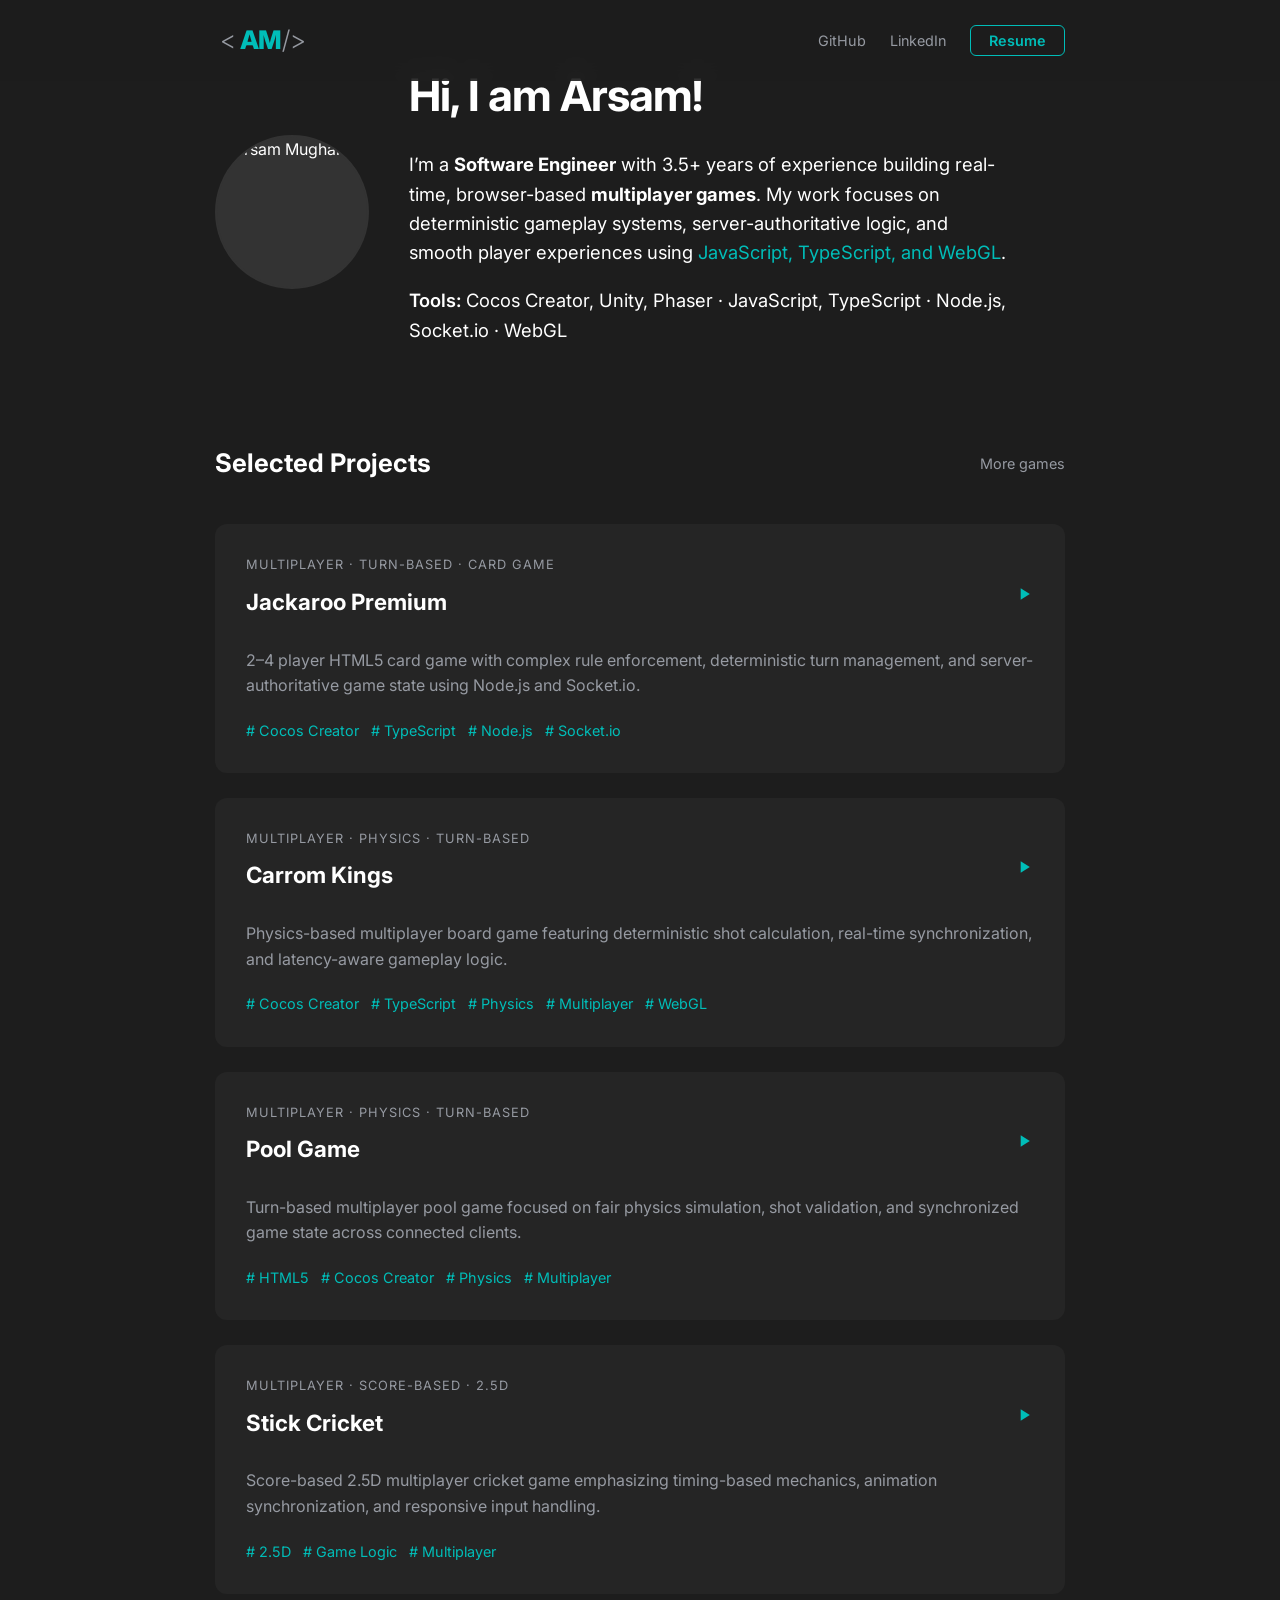
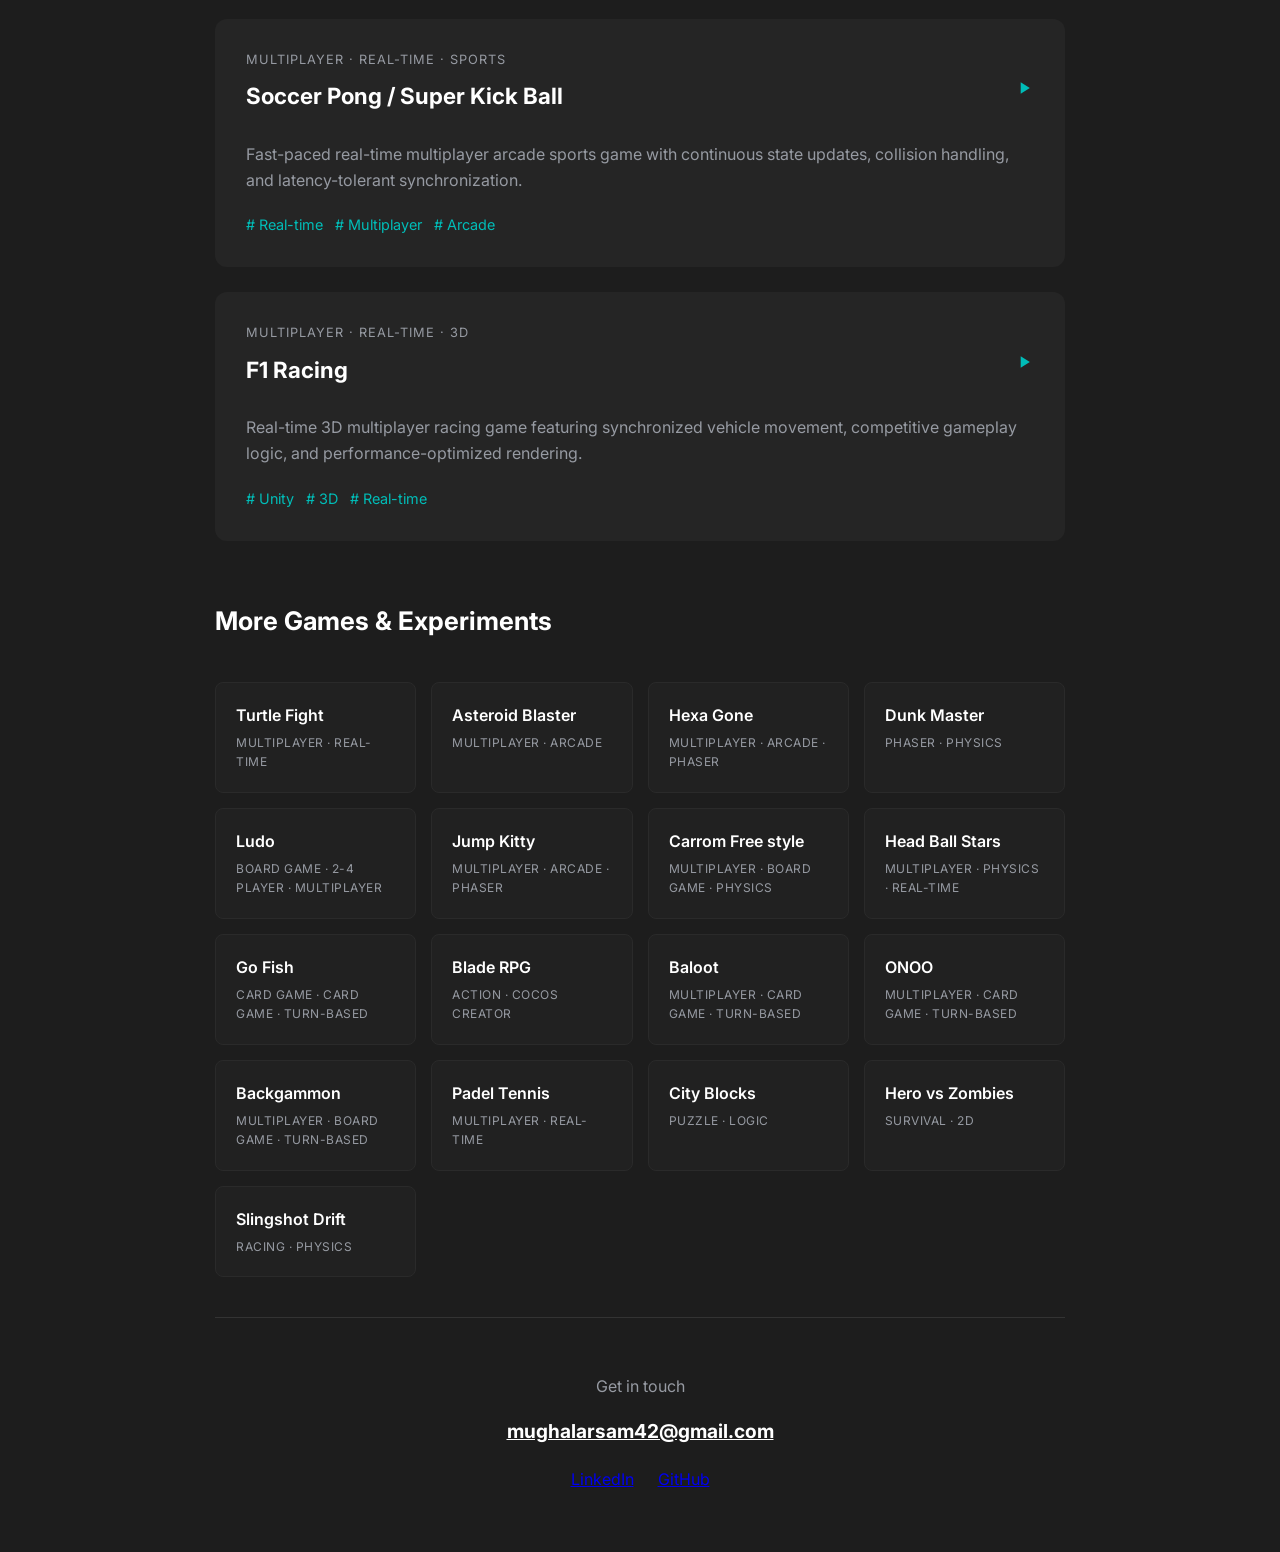
==== index.html @ 714a3c21 "added resume" ====
<!DOCTYPE html>
<html lang="en">

<head>
    <meta charset="UTF-8">
    <meta name="viewport" content="width=device-width, initial-scale=1.0">
    <title>Arsam Mughal | HTML5 Game Developer</title>
    <link href="https://fonts.googleapis.com/css2?family=Inter:wght@300;400;700&display=swap" rel="stylesheet">
    <link rel="stylesheet" href="style.css" />
</head>

<body>

    <nav class="top-nav">
        <div class="nav-content">
            <div class="nav-logo">
                <span class="bracket">&lt;</span>
                <span class="logo-name">AM </span>
                <span class="bracket"> /&gt;</span>
            </div>

            <div class="nav-links">
                <a href="https://github.com/arsammughal" target="_blank">GitHub</a>
                <a href="https://linkedin.com/in/arsammughal" target="_blank">LinkedIn</a>
                <a href="resume.pdf" target="_blank" class="resume-btn">Resume</a>
            </div>
        </div>
    </nav>

    <div class="container">
        <header class="profile-intro">
            <img src="arsam_photo.jpg" alt="Arsam Mughal" class="profile-photo">
            <div class="intro-text">
                <h1>Hi, I am Arsam!</h1>
                <p>
                    I’m a <strong>Software Engineer</strong> with 3.5+ years of experience building
                    real-time, browser-based <strong>multiplayer games</strong>.
                    My work focuses on deterministic gameplay systems,
                    server-authoritative logic, and smooth player experiences using
                    <span style="color: var(--accent-color)">JavaScript, TypeScript, and WebGL</span>.
                </p>
                <p class="tech-stack">
                    <strong>Tools:</strong>
                    Cocos Creator, Unity, Phaser ·
                    JavaScript, TypeScript ·
                    Node.js, Socket.io ·
                    WebGL
                </p>
            </div>
        </header>

        <section>
            <div class="section-header">
                <h2 class="section-title">Selected Projects</h2>
                <a href="#more-games" class="show-all">More games</a>
            </div>

            <div class="card-grid">

                <a href="javascript:void(0)" class="card" onclick="openModal('1')">
                    <div class="card-meta">Multiplayer · Turn-based · Card Game</div>
                    <div style="display: flex; justify-content: space-between; align-items: flex-start;">
                        <h3 class="card-title">Jackaroo Premium</h3>
                        <svg width="20" height="20" viewBox="0 0 24 24" fill="#00bdb8"
                            xmlns="http://www.w3.org/2000/svg">
                            <path d="M8 5v14l11-7z" />
                        </svg>
                    </div>
                    <p class="card-desc">
                        2–4 player HTML5 card game with complex rule enforcement, deterministic turn management,
                        and server-authoritative game state using Node.js and Socket.io.
                    </p>
                    <div class="tags">
                        <span># Cocos Creator</span>
                        <span># TypeScript</span>
                        <span># Node.js</span>
                        <span># Socket.io</span>
                    </div>
                </a>

                <a href="javascript:void(0)" class="card" onclick="openModal('1')">
                    <div class="card-meta">Multiplayer · Physics · Turn-based</div>
                    <div style="display: flex; justify-content: space-between; align-items: flex-start;">
                        <h3 class="card-title">Carrom Kings</h3>
                        <svg width="20" height="20" viewBox="0 0 24 24" fill="#00bdb8"
                            xmlns="http://www.w3.org/2000/svg">
                            <path d="M8 5v14l11-7z" />
                        </svg>
                    </div>
                    <p class="card-desc">
                        Physics-based multiplayer board game featuring deterministic shot calculation,
                        real-time synchronization, and latency-aware gameplay logic.
                    </p>
                    <div class="tags">
                        <span># Cocos Creator</span>
                        <span># TypeScript</span>
                        <span># Physics</span>
                        <span># Multiplayer</span>
                        <span># WebGL</span>
                    </div>
                </a>

                <a href="javascript:void(0)" class="card" onclick="openModal('1')">
                    <div class="card-meta">Multiplayer · Physics · Turn-based</div>
                    <div style="display: flex; justify-content: space-between; align-items: flex-start;">
                        <h3 class="card-title">Pool Game</h3>
                        <svg width="20" height="20" viewBox="0 0 24 24" fill="#00bdb8"
                            xmlns="http://www.w3.org/2000/svg">
                            <path d="M8 5v14l11-7z" />
                        </svg>
                    </div>
                    <p class="card-desc">
                        Turn-based multiplayer pool game focused on fair physics simulation,
                        shot validation, and synchronized game state across connected clients.
                    </p>
                    <div class="tags">
                        <span># HTML5</span>
                        <span># Cocos Creator</span>
                        <span># Physics</span>
                        <span># Multiplayer</span>
                    </div>
                </a>

                <a href="javascript:void(0)" class="card" onclick="openModal('1')">
                    <div class="card-meta">Multiplayer · Score-based · 2.5D</div>
                    <div style="display: flex; justify-content: space-between; align-items: flex-start;">
                        <h3 class="card-title">Stick Cricket</h3>
                        <svg width="20" height="20" viewBox="0 0 24 24" fill="#00bdb8"
                            xmlns="http://www.w3.org/2000/svg">
                            <path d="M8 5v14l11-7z" />
                        </svg>
                    </div>
                    <p class="card-desc">
                        Score-based 2.5D multiplayer cricket game emphasizing timing-based mechanics,
                        animation synchronization, and responsive input handling.
                    </p>
                    <div class="tags">
                        <span># 2.5D</span>
                        <span># Game Logic</span>
                        <span># Multiplayer</span>
                    </div>
                </a>

                <a href="javascript:void(0)" class="card" onclick="openModal('1')">
                    <div class="card-meta">Multiplayer · Real-time · Sports</div>
                    <div style="display: flex; justify-content: space-between; align-items: flex-start;">
                        <h3 class="card-title">Soccer Pong / Super Kick Ball</h3>
                        <svg width="20" height="20" viewBox="0 0 24 24" fill="#00bdb8"
                            xmlns="http://www.w3.org/2000/svg">
                            <path d="M8 5v14l11-7z" />
                        </svg>
                    </div>
                    <p class="card-desc">
                        Fast-paced real-time multiplayer arcade sports game with continuous state updates,
                        collision handling, and latency-tolerant synchronization.
                    </p>
                    <div class="tags">
                        <span># Real-time</span>
                        <span># Multiplayer</span>
                        <span># Arcade</span>
                    </div>
                </a>

                <a href="javascript:void(0)" class="card" onclick="openModal('1')">
                    <div class="card-meta">Multiplayer · Real-time · 3D</div>
                    <div style="display: flex; justify-content: space-between; align-items: flex-start;">
                        <h3 class="card-title">F1 Racing</h3>
                        <svg width="20" height="20" viewBox="0 0 24 24" fill="#00bdb8"
                            xmlns="http://www.w3.org/2000/svg">
                            <path d="M8 5v14l11-7z" />
                        </svg>
                    </div>
                    <p class="card-desc">
                        Real-time 3D multiplayer racing game featuring synchronized vehicle movement,
                        competitive gameplay logic, and performance-optimized rendering.
                    </p>
                    <div class="tags">
                        <span># Unity</span>
                        <span># 3D</span>
                        <span># Real-time</span>
                    </div>
                </a>

            </div>
        </section>

        <section id="more-games" class="mini-games-section">
            <div class="section-header">
                <h2 class="section-title">More Games & Experiments</h2>
            </div>

            <div class="mini-grid">
                <div class="mini-card">
                    <h4 class="mini-title">Turtle Fight</h4>
                    <p class="mini-tags">Multiplayer · Real-time</p>
                </div>

                <div class="mini-card">
                    <h4 class="mini-title">Asteroid Blaster</h4>
                    <p class="mini-tags">Multiplayer · Arcade</p>
                </div>

                <div class="mini-card">
                    <h4 class="mini-title">Hexa Gone</h4>
                    <p class="mini-tags">Multiplayer · Arcade · Phaser</p>
                </div>

                <div class="mini-card">
                    <h4 class="mini-title">Dunk Master</h4>
                    <p class="mini-tags">Phaser · Physics</p>
                </div>

                <div class="mini-card">
                    <h4 class="mini-title">Ludo</h4>
                    <p class="mini-tags">Board Game · 2-4 player · multiplayer</p>
                </div>

                <div class="mini-card">
                    <h4 class="mini-title">Jump Kitty</h4>
                    <p class="mini-tags">Multiplayer · Arcade · Phaser</p>
                </div>

                <div class="mini-card">
                    <h4 class="mini-title">Carrom Free style</h4>
                    <p class="mini-tags">Multiplayer · Board game · Physics</p>
                </div>

                <div class="mini-card">
                    <h4 class="mini-title">Head Ball Stars</h4>
                    <p class="mini-tags">Multiplayer · Physics · Real-time</p>
                </div>

                <div class="mini-card">
                    <h4 class="mini-title">Go Fish</h4>
                    <p class="mini-tags">Card Game · card Game · Turn-based</p>
                </div>

                <div class="mini-card">
                    <h4 class="mini-title">Blade RPG</h4>
                    <p class="mini-tags">Action · Cocos Creator</p>
                </div>

                <div class="mini-card">
                    <h4 class="mini-title">Baloot</h4>
                    <p class="mini-tags">Multiplayer · Card Game · Turn-based</p>
                </div>

                <div class="mini-card">
                    <h4 class="mini-title">ONOO</h4>
                    <p class="mini-tags">Multiplayer · Card Game · Turn-based</p>
                </div>

                <div class="mini-card">
                    <h4 class="mini-title">Backgammon</h4>
                    <p class="mini-tags">Multiplayer · Board Game · Turn-based</p>
                </div>

                <div class="mini-card">
                    <h4 class="mini-title">Padel Tennis</h4>
                    <p class="mini-tags">Multiplayer · Real-time</p>
                </div>

                <div class="mini-card">
                    <h4 class="mini-title">City Blocks</h4>
                    <p class="mini-tags">Puzzle · Logic</p>
                </div>

                <div class="mini-card">
                    <h4 class="mini-title">Hero vs Zombies</h4>
                    <p class="mini-tags">Survival · 2D</p>
                </div>

                <div class="mini-card">
                    <h4 class="mini-title">Slingshot Drift</h4>
                    <p class="mini-tags">Racing · Physics</p>
                </div>
            </div>
        </section>

        <footer style="text-align: center; margin-top: 40px; border-top: 1px solid #333; padding-top: 40px;">
            <p style="color: var(--text-muted)">Get in touch</p>
            <a href="mailto:mughalarsam42@gmail.com"
                style="font-size: 1.2rem; font-weight: bold; color: var(--text-main)">mughalarsam42@gmail.com</a>
            <div style="margin-top: 20px;">
                <a href="https://linkedin.com/in/arsammughal" target="_blank" style="margin: 0 10px;">LinkedIn</a>
                <a href="https://github.com/arsam-mughal" target="_blank" style="margin: 0 10px;">GitHub</a>
            </div>
        </footer>
    </div>

    <div id="videoModal" class="modal-overlay" onclick="closeModal()">
        <div class="modal-content" onclick="event.stopPropagation()">
            <span class="close-button" onclick="closeModal()">&times;</span>
            <div class="video-container">
                <iframe id="videoPlayer" src="" frameborder="0" allow="autoplay; encrypted-media"
                    allowfullscreen></iframe>
            </div>
        </div>
    </div>
    <script src="script.js"></script>
</body>

</html>
---- style.css ----
:root {
    --bg-color: #1d1d1d;
    /* Bassetti's signature dark background */
    --card-bg: #252525;
    /* Slightly lighter card color */
    --text-main: #ffffff;
    --text-muted: #969aa2;
    /* Muted gray for descriptions */
    --accent-color: #00bdb8;
    /* Cyan accent color used for links/tags */
}

body {
    background-color: var(--bg-color);
    color: var(--text-main);
    font-family: 'Inter', -apple-system, BlinkMacSystemFont, "Segoe UI", Roboto, sans-serif;
    margin: 0;
    padding: 0;
    line-height: 1.6;
}

.top-nav {
    width: 100%;
    position: absolute;
    top: 0;
    left: 0;
    /* This adds a subtle bottom border that spans the whole screen */
    /* border-bottom: 1px solid rgba(255, 255, 255, 0.05); */
    background-color: rgba(29, 29, 29, 0.8);
    /* Slight transparency */
    backdrop-filter: blur(10px);
    /* Modern frosted-glass effect */
    z-index: 1000;
}

.nav-content {
    /* Keep this the same as your .container width */
    max-width: 850px;
    margin: 0 auto;
    padding: 20px;
    /* Vertical and horizontal padding */
    display: flex;
    justify-content: space-between;
    align-items: center;
}

.nav-logo {
    font-size: 1.6rem;
    display: flex;
    align-items: center;
    /* Remove the gap to have total control over spacing */
    gap: 0;
    cursor: pointer;
    text-decoration: none;
    user-select: none;
}

/* 1. We wrap the brackets in a fixed-width container */
.nav-logo .bracket {
    color: var(--text-muted);
    font-weight: 300;
    transition: all 0.3s ease;

    /* This prevents the jump */
    display: inline-block;
    width: 25px;
    /* Adjust this value until the spacing looks right */
    text-align: center;
}

.nav-logo .logo-name {
    color: var(--accent-color);
    font-weight: 800;
    letter-spacing: -1px;
    /* Ensure the initials stay centered between the fixed brackets */
    display: inline-block;
}

/* 2. Hover effect remains the same, but won't cause movement now */
.nav-logo:hover .bracket {
    color: var(--accent-color);
    font-weight: 700;
}

.nav-logo:hover .logo-name {
    text-shadow: 0 0 10px rgba(0, 189, 184, 0.5);
}

/* .nav-logo:hover {
    filter: drop-shadow(0 0 8px rgba(0, 189, 184, 0.6));
} */

.nav-links a {
    margin-left: 20px;
    color: var(--text-muted);
    text-decoration: none;
    font-size: 0.9rem;
    transition: color 0.2s;
}

.nav-links a:hover {
    color: var(--text-main);
}

.nav-links .resume-btn {
    border: 1.5px solid var(--accent-color);
    padding: 6px 18px;
    border-radius: 6px;
    color: var(--accent-color);
    font-weight: 600;
    transition: all 0.3s ease;
}

.nav-links .resume-btn:hover {
    background: var(--accent-color);
    /* Fills the button with cyan */
    color: #1d1d1d;
    /* Changes text to dark for contrast */
    box-shadow: 0 0 15px rgba(0, 189, 184, 0.4);
}

.container {
    max-width: 850px;
    margin: 0 auto;
    padding: 60px 20px;
}

/* Profile Intro */
.profile-intro {
    display: flex;
    align-items: center;
    gap: 40px;
    margin-bottom: 80px;
}

.profile-photo {
    width: 150px;
    height: 150px;
    border-radius: 50%;
    object-fit: cover;
    background: #333;
    /* Placeholder: Replace with your actual image path */
    border: 2px solid #333;
}

.profile-photo {
    width: 150px;
    height: 150px;
    border-radius: 50%;
    object-fit: cover;
    background: #333;
    border: 2px solid #333;

    /* 1. Add a transition so the change is smooth, not instant */
    transition: all 0.4s cubic-bezier(0.175, 0.885, 0.32, 1.275);
    cursor: pointer;
}

/* 2. This is what happens when you hover */
.profile-photo:hover {
    /* Slight zoom (1.1) and a tiny rotation (3 degrees) */
    transform: scale(1.1) rotate(3deg);

    /* Brightens the image slightly and adds a glow */
    filter: brightness(1.1);
    border-color: var(--accent-color);
    box-shadow: 0 0 20px rgba(0, 189, 184, 0.3);
}

.intro-text h1 {
    font-size: 2.8rem;
    margin: 0 0 15px 0;
    letter-spacing: -1px;
}

.intro-text p {
    font-size: 1.15rem;
    color: var(--text-main);
    max-width: 600px;
}

.tech-stack {
    margin-top: 14px;
    font-size: 0.95rem;
    color: var(--text-muted);
    max-width: 600px;
}

.tech-stack strong {
    color: var(--text-main);
    font-weight: 600;
}

/* Sections */
.section-header {
    display: flex;
    justify-content: space-between;
    align-items: center;
    margin-bottom: 30px;
    padding-bottom: 10px;
}

.section-title {
    font-size: 1.6rem;
    font-weight: 700;
    margin: 0;
}

.show-all {
    color: var(--text-muted);
    text-decoration: none;
    font-size: 0.9rem;
    transition: color 0.2s;
}

.show-all:hover {
    color: var(--accent-color);
}

/* Project Cards */
.card-grid {
    display: grid;
    grid-template-columns: 1fr;
    gap: 25px;
    margin-bottom: 60px;
}

.card {
    background: var(--card-bg);
    padding: 30px;
    border-radius: 12px;
    text-decoration: none;
    color: inherit;
    transition: transform 0.2s ease, box-shadow 0.2s ease;
    display: block;
    border: 1px solid transparent;
}

.card:hover {
    transform: translateY(-4px);
    border-color: #444;
    box-shadow: 0 10px 30px rgba(0, 0, 0, 0.3);
}

.card-meta {
    font-size: 0.8rem;
    color: var(--text-muted);
    margin-bottom: 8px;
    text-transform: uppercase;
    letter-spacing: 1px;
}

.card-title {
    font-size: 1.4rem;
    margin: 0 0 12px 0;
    color: var(--text-main);
}

.card-desc {
    color: var(--text-muted);
    font-size: 1rem;
    margin-bottom: 20px;
}

* Mini Games Section */ .mini-games-section {
    margin-top: 40px;
}

.mini-grid {
    display: grid;
    /* This creates square-ish tiles that adjust based on screen width */
    grid-template-columns: repeat(auto-fill, minmax(180px, 1fr));
    gap: 15px;
}

.mini-card {
    background: #212121;
    /* Slightly darker than main cards to create depth */
    padding: 20px;
    border-radius: 8px;
    border: 1px solid #2a2a2a;
    transition: all 0.2s ease;
    cursor: default;
}

.mini-card:hover {
    border-color: var(--accent-color);
    background: #252525;
    transform: scale(1.02);
}

.mini-title {
    font-size: 1rem;
    margin: 0 0 5px 0;
    color: var(--text-main);
    font-weight: 600;
}

.mini-tags {
    font-size: 0.75rem;
    color: var(--text-muted);
    margin: 0;
    text-transform: uppercase;
    letter-spacing: 0.5px;
}

/* Optional: Smooth scroll for the "More Games" link */
html {
    scroll-behavior: smooth;
}

/* Tags style from Lucas's portfolio */
.tags {
    display: flex;
    gap: 12px;
    flex-wrap: wrap;
    align-items: center;
    color: var(--accent-color);
    font-size: 0.9rem;
}

.tag-icon {
    opacity: 0.7;
    width: 16px;
}

/* Modal Styles */
.modal-overlay {
    display: none;
    position: fixed;
    top: 0;
    left: 0;
    width: 100%;
    height: 100%;
    background: rgba(0, 0, 0, 0.9);
    z-index: 2000;
    justify-content: center;
    align-items: center;
}

.modal-content {
    width: 90%;
    max-width: 900px;
    position: relative;
}

.video-container {
    position: relative;
    padding-bottom: 56.25%;
    /* 16:9 Aspect Ratio */
    height: 0;
}

.video-container iframe {
    position: absolute;
    top: 0;
    left: 0;
    width: 100%;
    height: 100%;
    border-radius: 8px;
}

.close-button {
    position: absolute;
    top: -40px;
    right: 0;
    color: white;
    font-size: 30px;
    cursor: pointer;
}

/* Responsive */
@media (max-width: 650px) {
    .profile-intro {
        flex-direction: column;
        text-align: center;
    }

    .intro-text h1 {
        font-size: 2.2rem;
    }
}
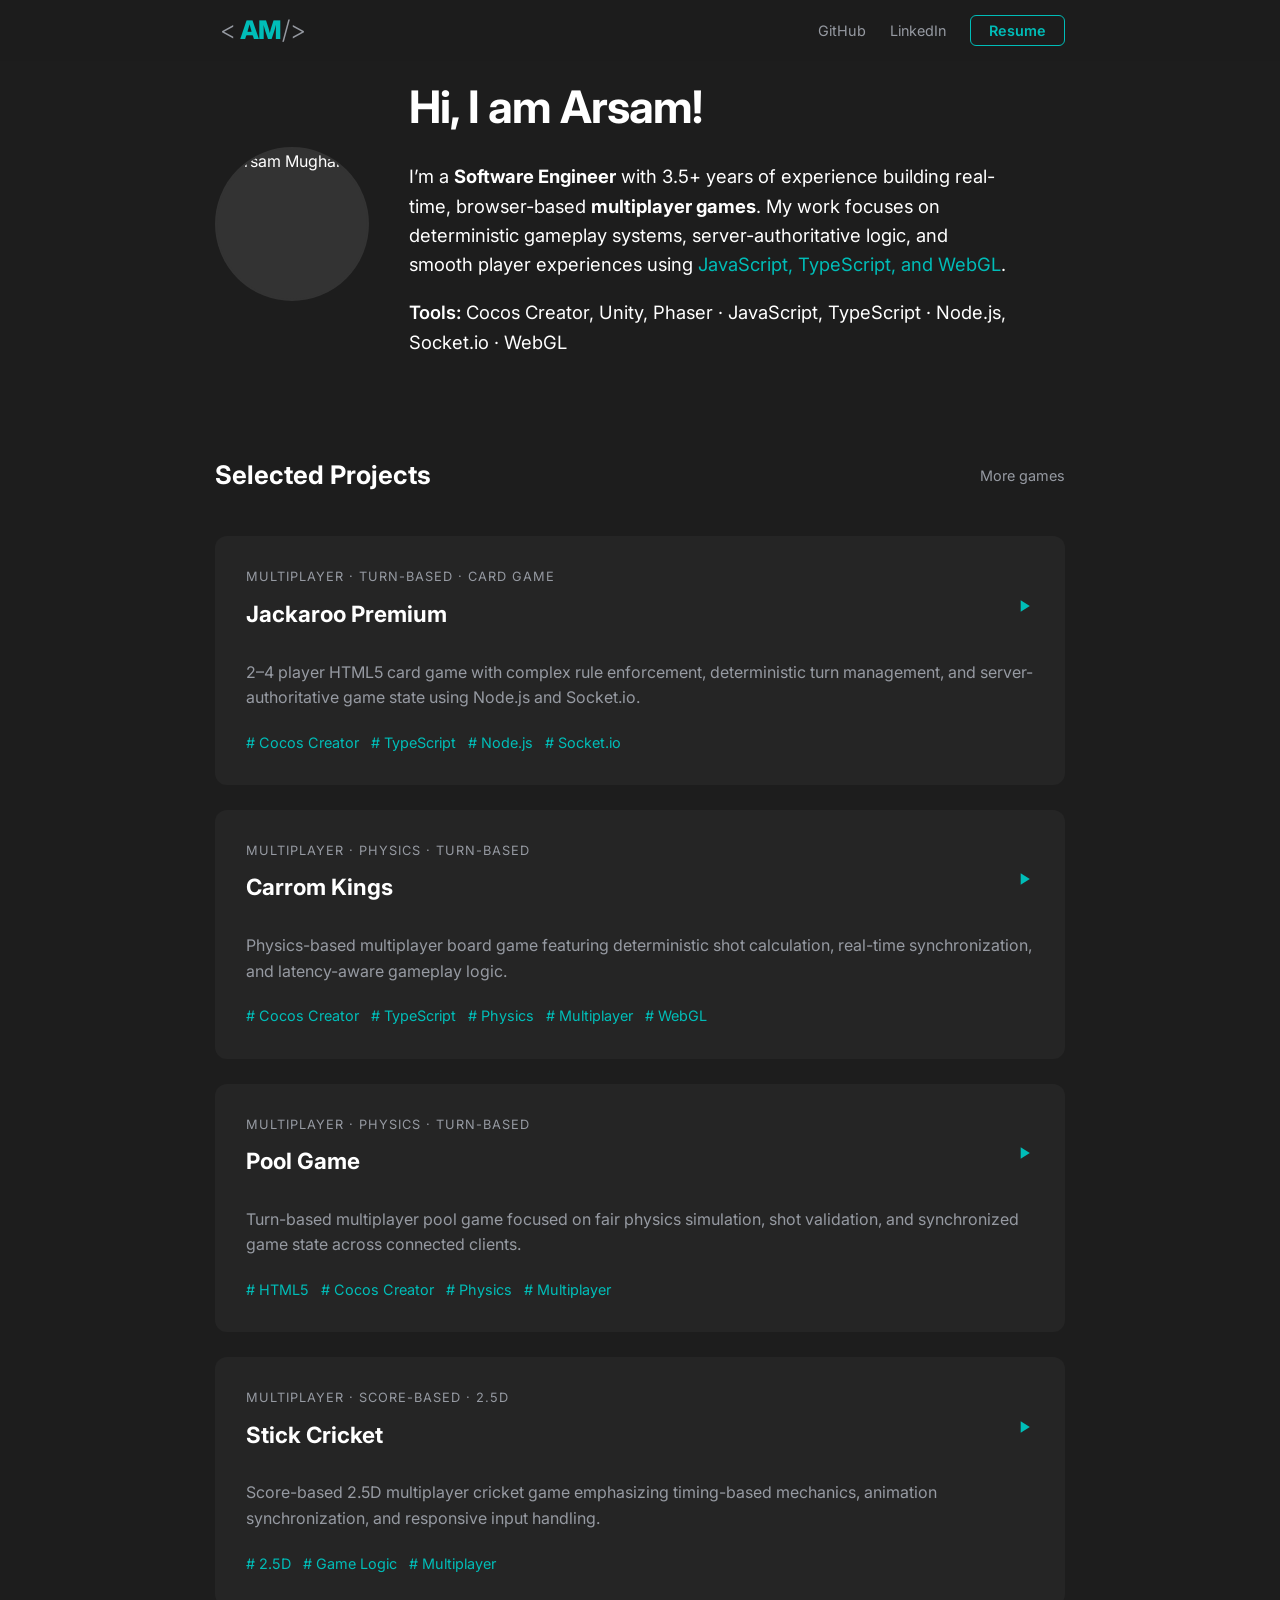
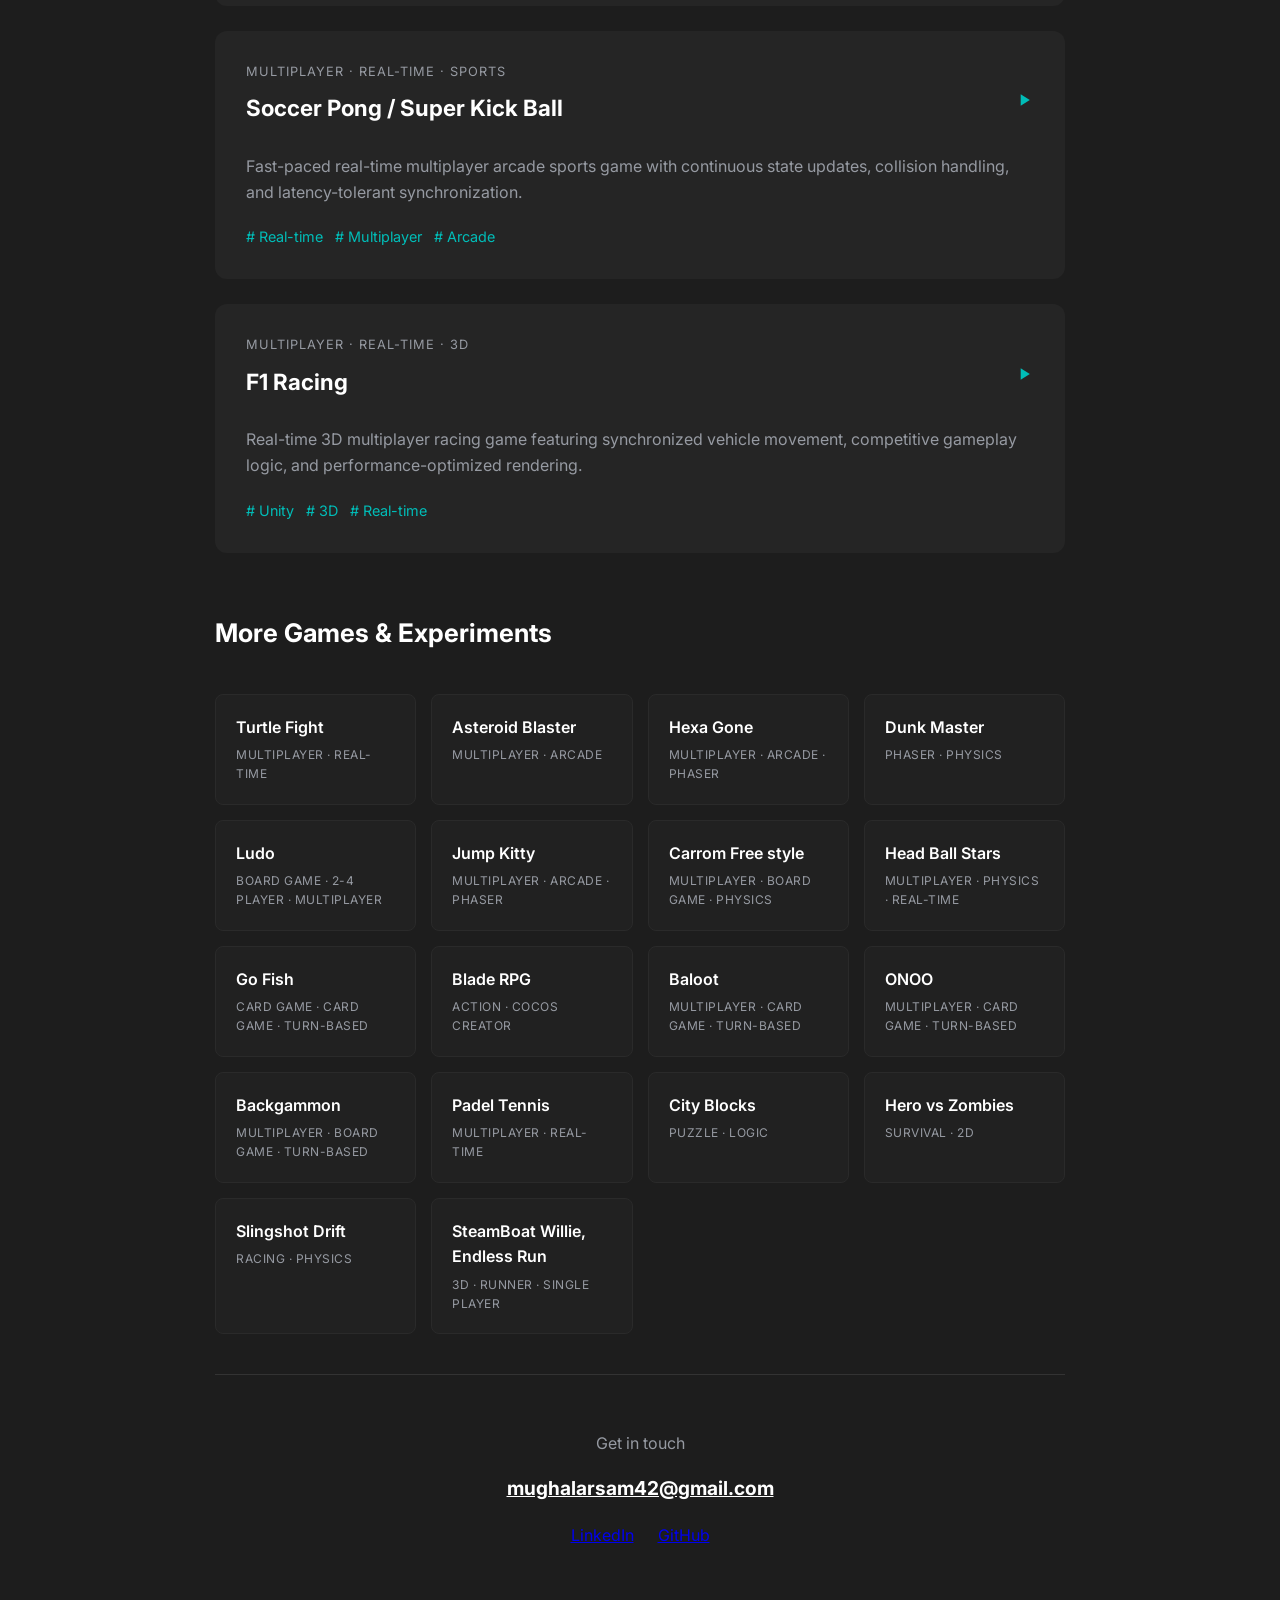
==== commit ac74c01c: "resolved resoltion issues on mobile device" ====
--- a/index.html
+++ b/index.html
@@ -274,6 +274,11 @@
                     <h4 class="mini-title">Slingshot Drift</h4>
                     <p class="mini-tags">Racing · Physics</p>
                 </div>
+
+                <div class="mini-card">
+                    <h4 class="mini-title">SteamBoat Willie, Endless Run</h4>
+                    <p class="mini-tags">3D · runner · Single Player</p>
+                </div>
             </div>
         </section>
 
--- a/style.css
+++ b/style.css
@@ -21,23 +21,22 @@
 
 .top-nav {
     width: 100%;
-    position: absolute;
+    position: fixed;
+    /* Changed from absolute to fixed */
     top: 0;
     left: 0;
-    /* This adds a subtle bottom border that spans the whole screen */
+    background-color: rgba(29, 29, 29, 0.8);
+    backdrop-filter: blur(10px);
+    z-index: 1000;
     /* border-bottom: 1px solid rgba(255, 255, 255, 0.05); */
-    background-color: rgba(29, 29, 29, 0.8);
-    /* Slight transparency */
-    backdrop-filter: blur(10px);
-    /* Modern frosted-glass effect */
-    z-index: 1000;
+    /* Added subtle line back */
 }
 
 .nav-content {
     /* Keep this the same as your .container width */
     max-width: 850px;
     margin: 0 auto;
-    padding: 20px;
+    padding: 10px 20px;
     /* Vertical and horizontal padding */
     display: flex;
     justify-content: space-between;
@@ -122,7 +121,9 @@
 .container {
     max-width: 850px;
     margin: 0 auto;
-    padding: 60px 20px;
+    /* clamp(min, preferred, max) */
+    /* This makes the top space 100px on desktop and scales up to 160px on mobile */
+    padding: clamp(60px, 8vh, 120px) 20px 60px 20px;
 }
 
 /* Profile Intro */
@@ -371,6 +372,12 @@
 
 /* Responsive */
 @media (max-width: 650px) {
+    .container {
+        /* On mobile, we need more space because the header 
+           takes up more vertical room relative to the screen */
+        padding-top: 140px;
+    }
+
     .profile-intro {
         flex-direction: column;
         text-align: center;
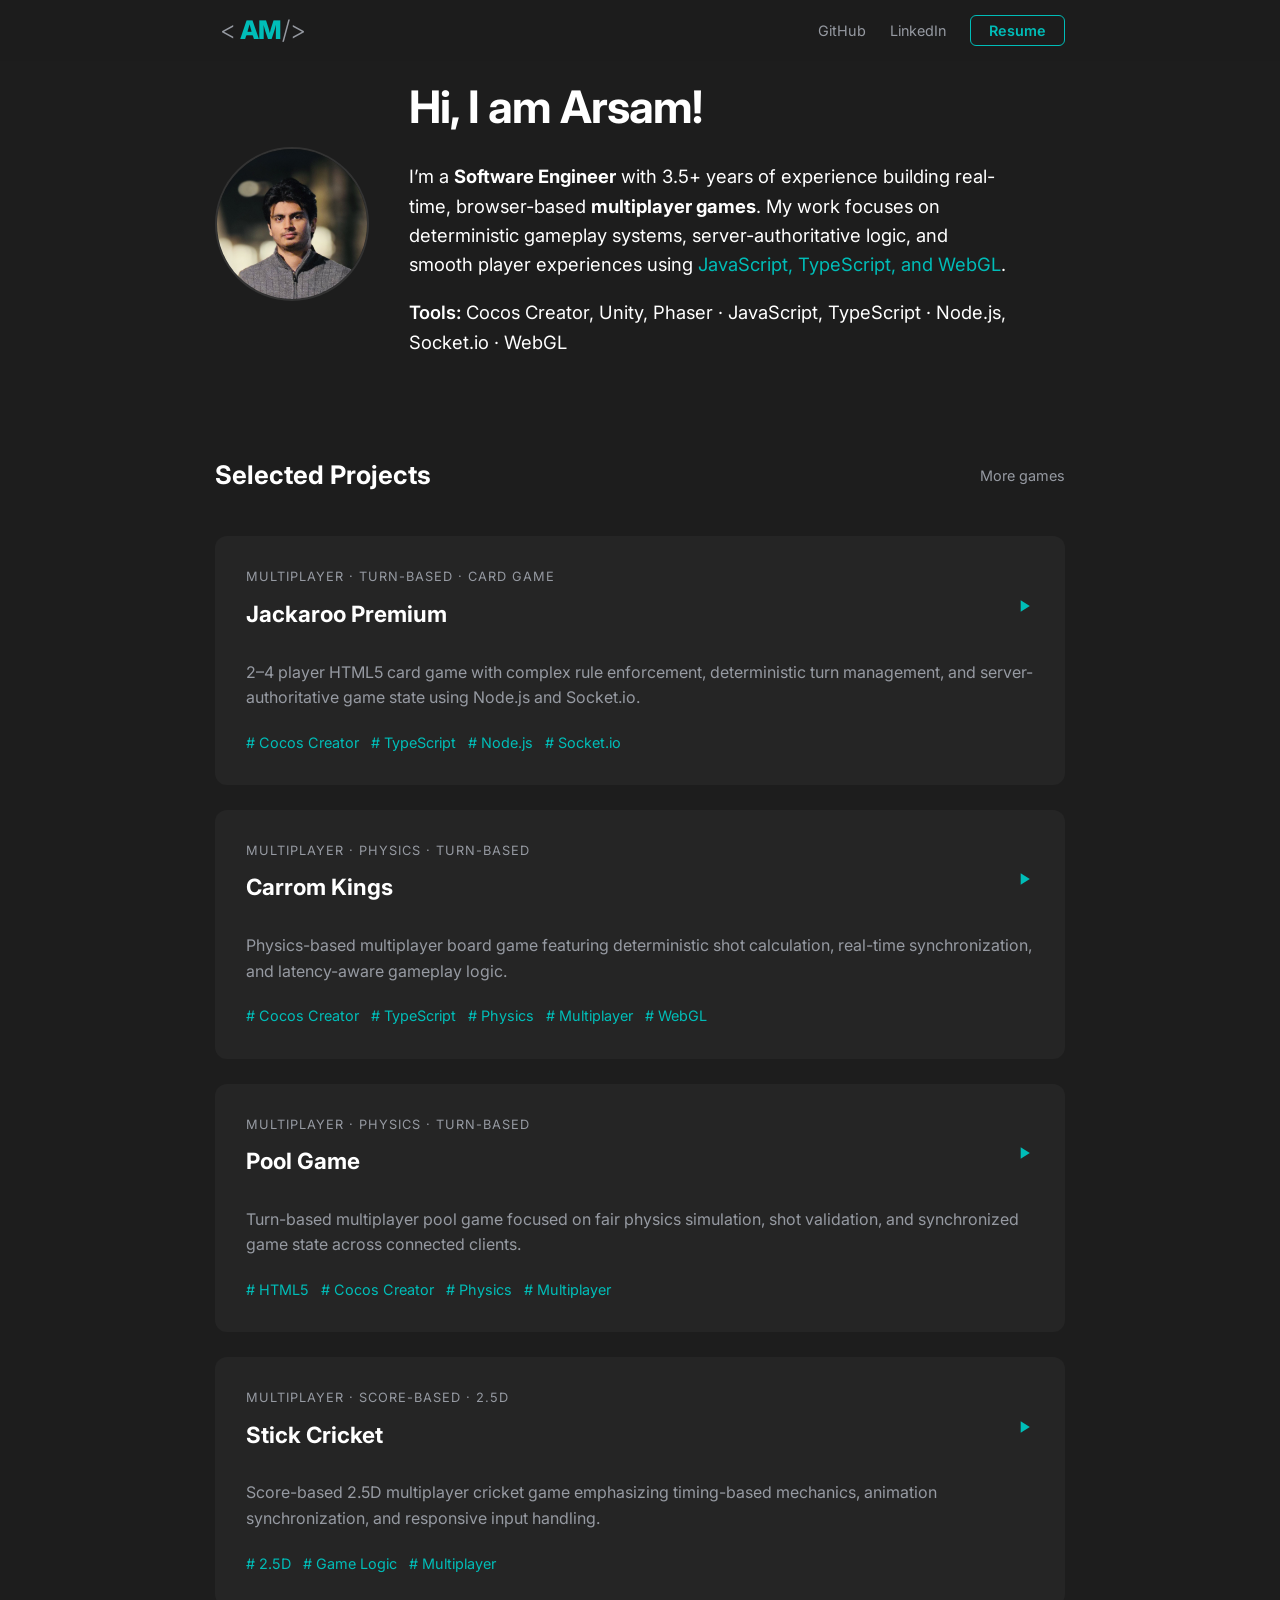
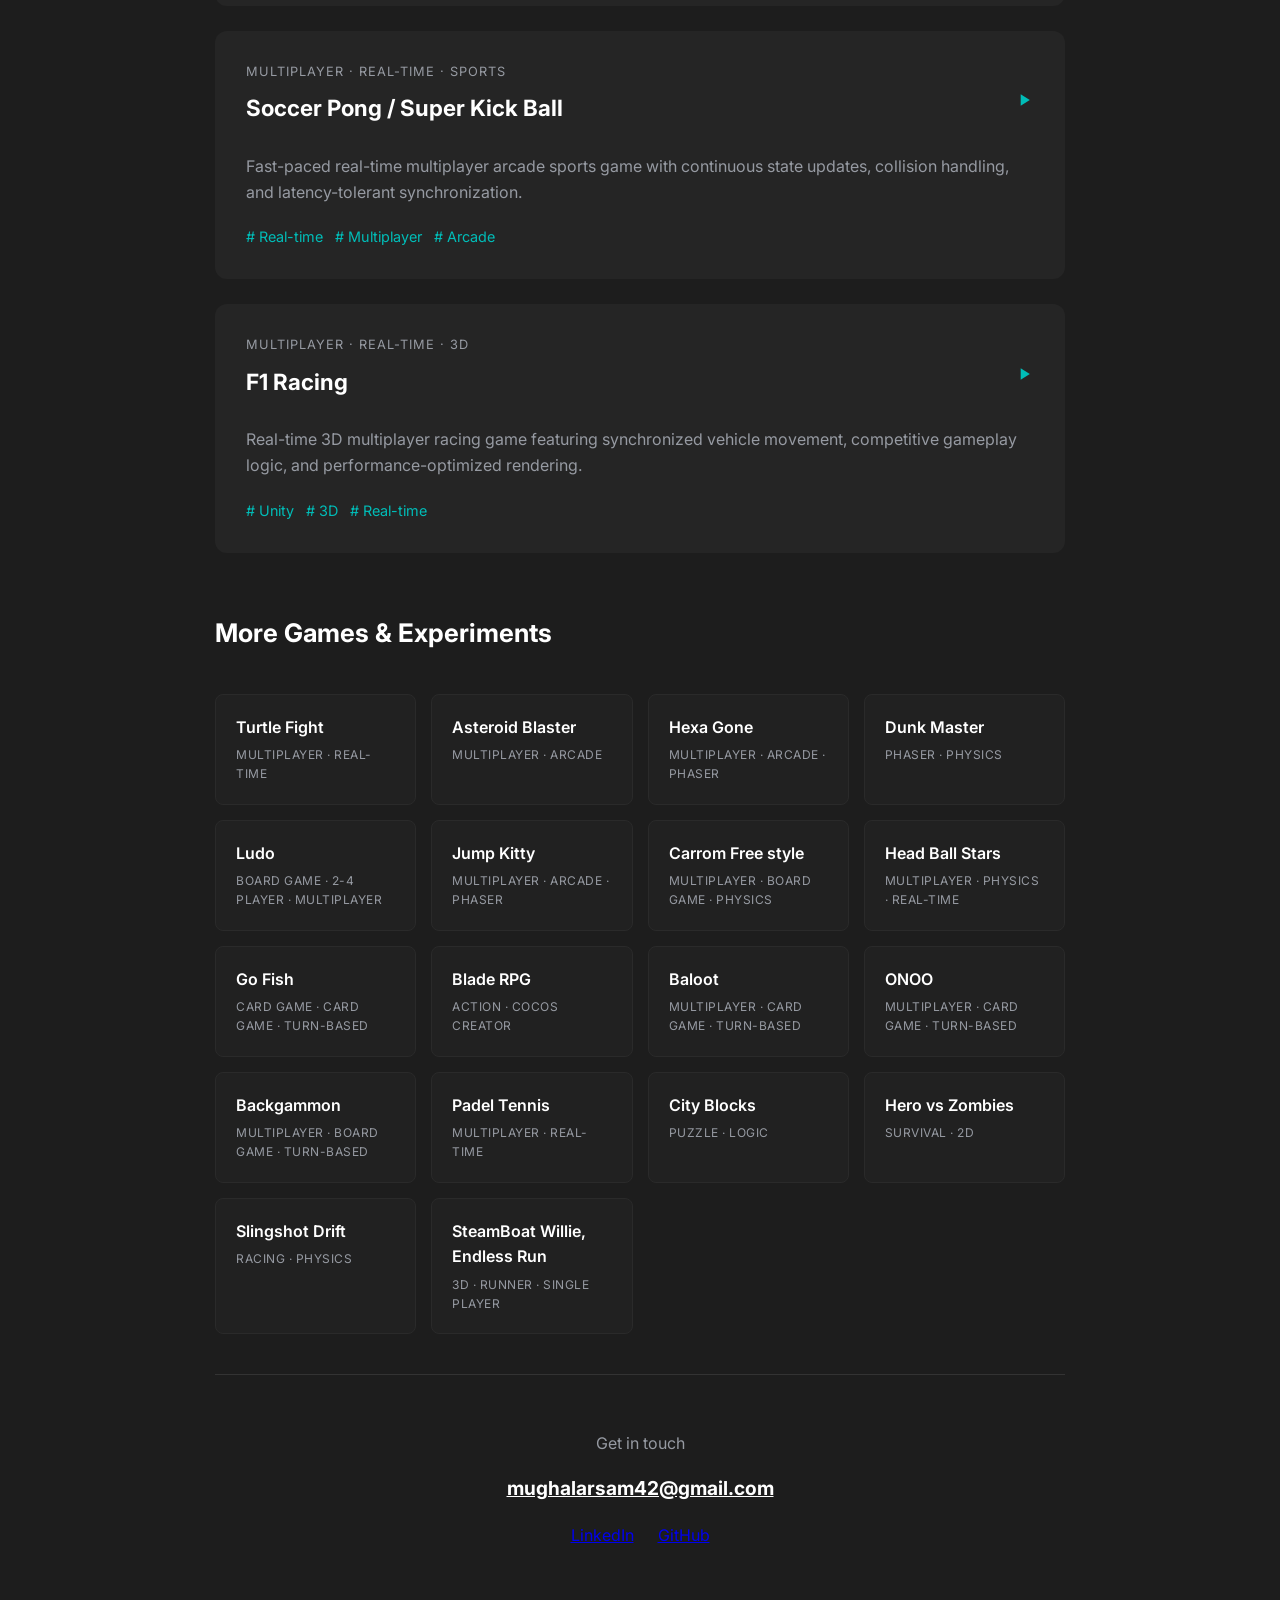
==== commit 8bef59fe: "added some games links from youtube" ====
--- a/index.html
+++ b/index.html
@@ -78,7 +78,7 @@
                     </div>
                 </a>
 
-                <a href="javascript:void(0)" class="card" onclick="openModal('1')">
+                <a href="javascript:void(0)" class="card" onclick="openModal('V4lfcpZm4GM')">
                     <div class="card-meta">Multiplayer · Physics · Turn-based</div>
                     <div style="display: flex; justify-content: space-between; align-items: flex-start;">
                         <h3 class="card-title">Carrom Kings</h3>
@@ -100,7 +100,7 @@
                     </div>
                 </a>
 
-                <a href="javascript:void(0)" class="card" onclick="openModal('1')">
+                <a href="javascript:void(0)" class="card" onclick="openModal('8p62pYuqcyo')">
                     <div class="card-meta">Multiplayer · Physics · Turn-based</div>
                     <div style="display: flex; justify-content: space-between; align-items: flex-start;">
                         <h3 class="card-title">Pool Game</h3>
@@ -121,7 +121,7 @@
                     </div>
                 </a>
 
-                <a href="javascript:void(0)" class="card" onclick="openModal('1')">
+                <a href="javascript:void(0)" class="card" onclick="openModal('GPJOKYRYLww')">
                     <div class="card-meta">Multiplayer · Score-based · 2.5D</div>
                     <div style="display: flex; justify-content: space-between; align-items: flex-start;">
                         <h3 class="card-title">Stick Cricket</h3>
@@ -141,7 +141,7 @@
                     </div>
                 </a>
 
-                <a href="javascript:void(0)" class="card" onclick="openModal('1')">
+                <a href="javascript:void(0)" class="card" onclick="openModal('OvBOMGrtwG4')">
                     <div class="card-meta">Multiplayer · Real-time · Sports</div>
                     <div style="display: flex; justify-content: space-between; align-items: flex-start;">
                         <h3 class="card-title">Soccer Pong / Super Kick Ball</h3>
@@ -190,7 +190,7 @@
             </div>
 
             <div class="mini-grid">
-                <div class="mini-card">
+                <div class="mini-card" onclick="openModal('o5vmJMl3_SU')">
                     <h4 class="mini-title">Turtle Fight</h4>
                     <p class="mini-tags">Multiplayer · Real-time</p>
                 </div>
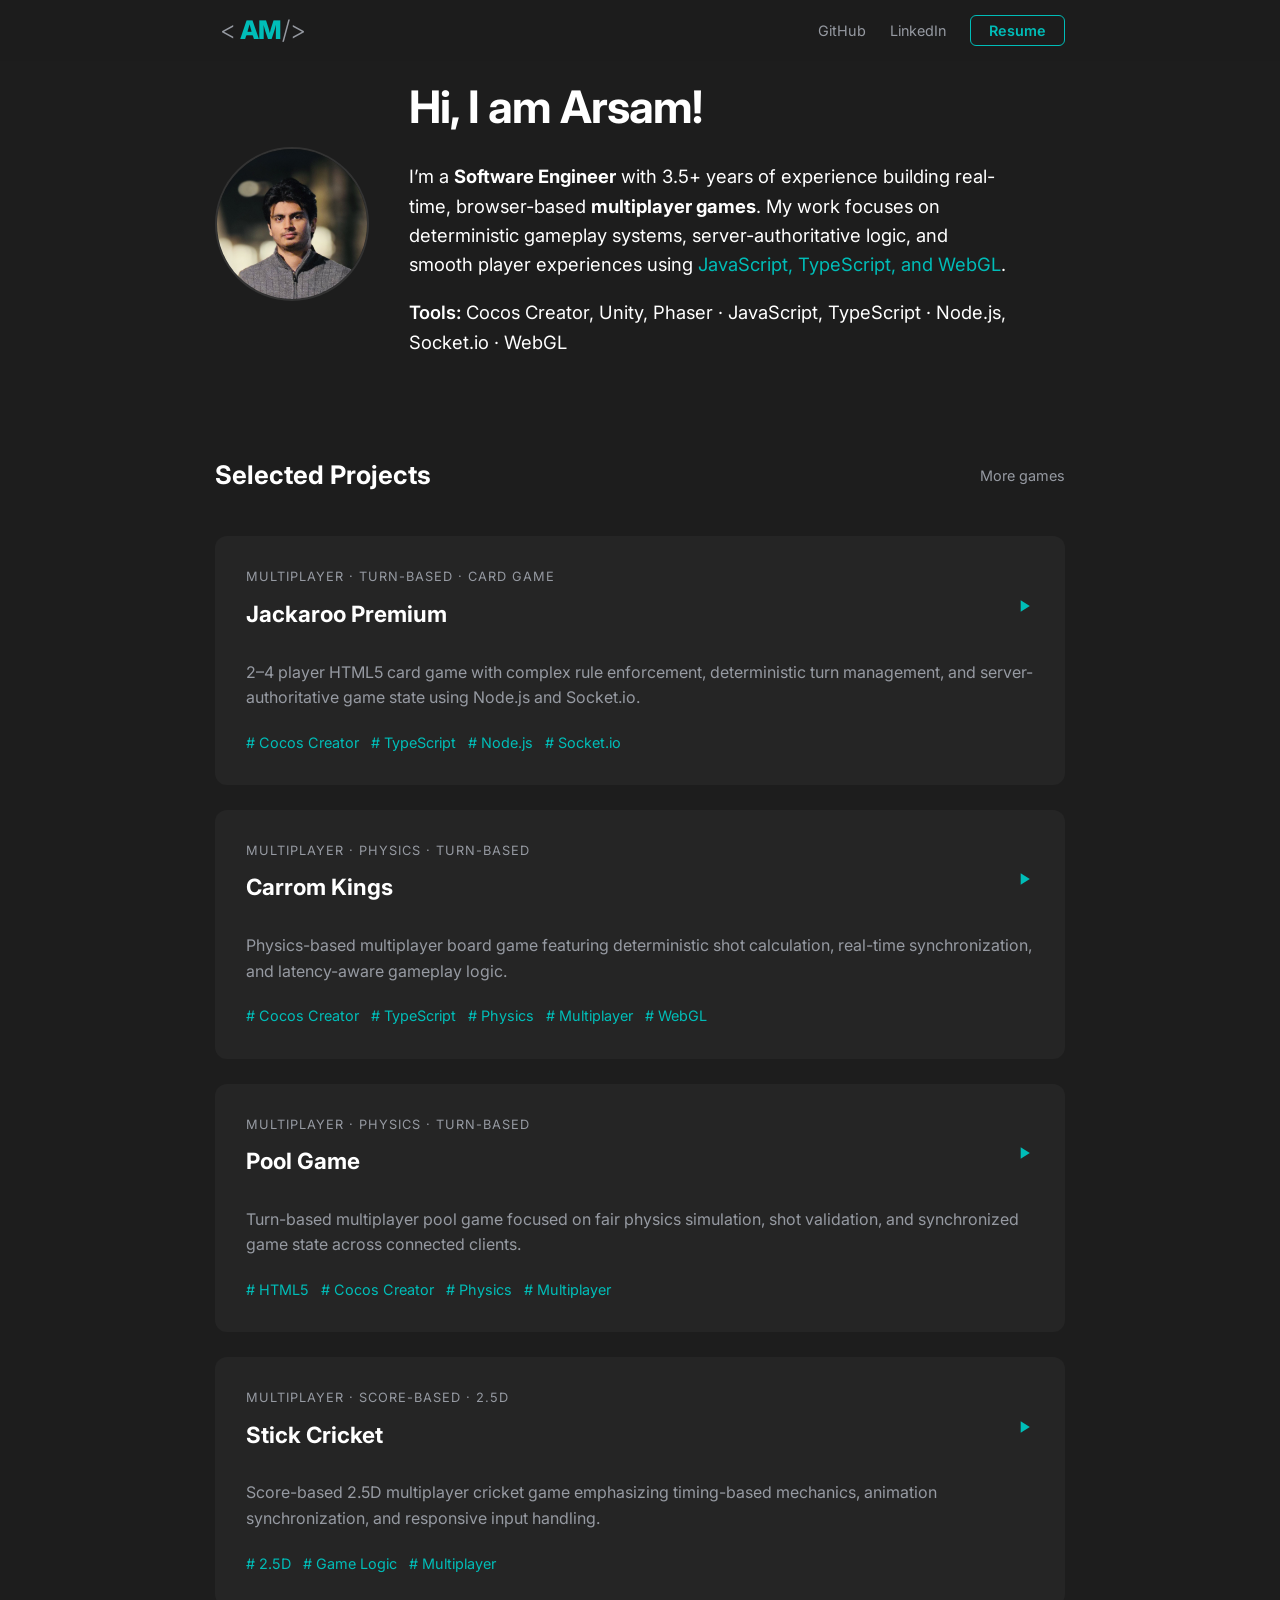
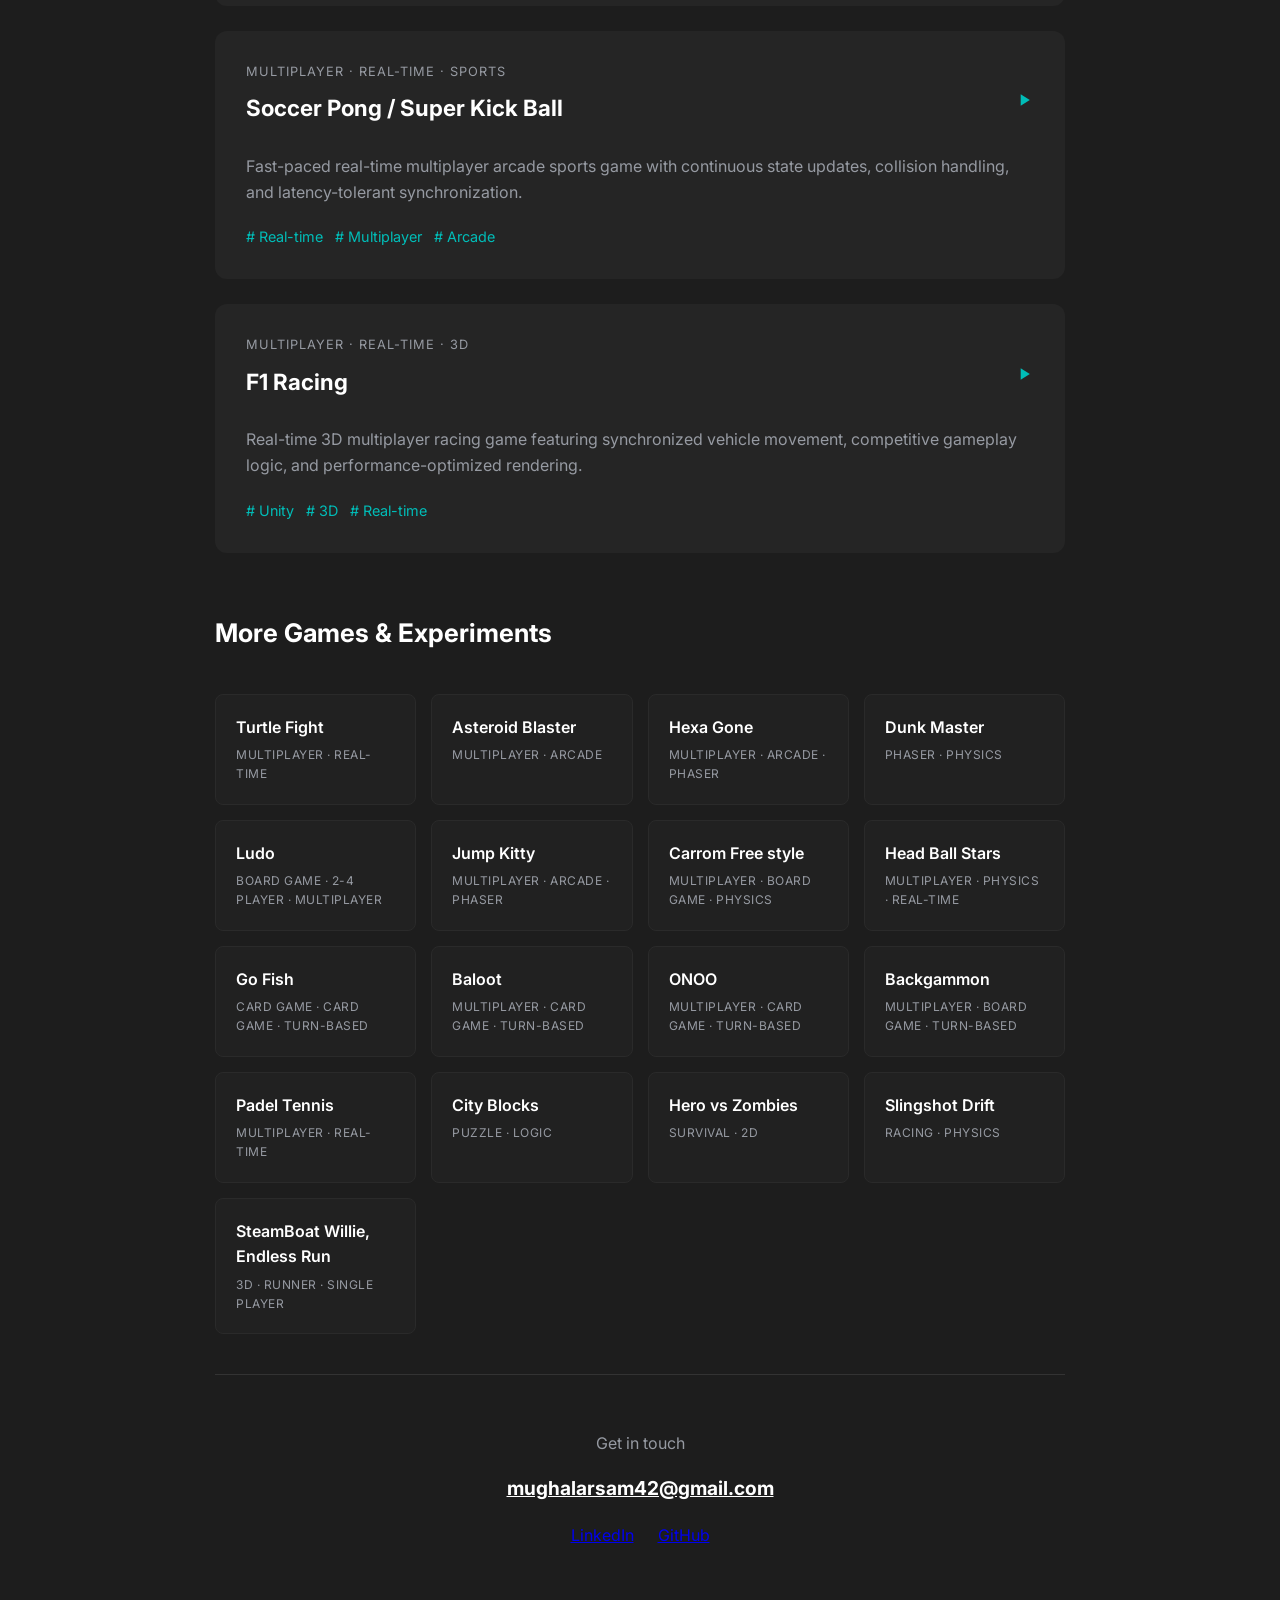
==== commit a8817dc7: "updated youtube videos" ====
--- a/index.html
+++ b/index.html
@@ -57,7 +57,7 @@
 
             <div class="card-grid">
 
-                <a href="javascript:void(0)" class="card" onclick="openModal('1')">
+                <a href="javascript:void(0)" class="card" onclick="openModal('oUC0dFiNXxw')">
                     <div class="card-meta">Multiplayer · Turn-based · Card Game</div>
                     <div style="display: flex; justify-content: space-between; align-items: flex-start;">
                         <h3 class="card-title">Jackaroo Premium</h3>
@@ -100,7 +100,7 @@
                     </div>
                 </a>
 
-                <a href="javascript:void(0)" class="card" onclick="openModal('8p62pYuqcyo')">
+                <a href="javascript:void(0)" class="card" onclick="openModal('qHFQYcF9F28')">
                     <div class="card-meta">Multiplayer · Physics · Turn-based</div>
                     <div style="display: flex; justify-content: space-between; align-items: flex-start;">
                         <h3 class="card-title">Pool Game</h3>
@@ -121,7 +121,7 @@
                     </div>
                 </a>
 
-                <a href="javascript:void(0)" class="card" onclick="openModal('GPJOKYRYLww')">
+                <a href="javascript:void(0)" class="card" onclick="openModal('jRltl6rgo7k')">
                     <div class="card-meta">Multiplayer · Score-based · 2.5D</div>
                     <div style="display: flex; justify-content: space-between; align-items: flex-start;">
                         <h3 class="card-title">Stick Cricket</h3>
@@ -210,7 +210,7 @@
                     <p class="mini-tags">Phaser · Physics</p>
                 </div>
 
-                <div class="mini-card">
+                <div class="mini-card" onclick="openModal('niyNPx42riA')">
                     <h4 class="mini-title">Ludo</h4>
                     <p class="mini-tags">Board Game · 2-4 player · multiplayer</p>
                 </div>
@@ -225,32 +225,27 @@
                     <p class="mini-tags">Multiplayer · Board game · Physics</p>
                 </div>
 
-                <div class="mini-card">
+                <div class="mini-card" onclick="openModal('gM2v_orbjwQ')">
                     <h4 class="mini-title">Head Ball Stars</h4>
                     <p class="mini-tags">Multiplayer · Physics · Real-time</p>
                 </div>
 
-                <div class="mini-card">
+                <div class="mini-card" onclick="openModal('-ICQD-KiN7w')">
                     <h4 class="mini-title">Go Fish</h4>
                     <p class="mini-tags">Card Game · card Game · Turn-based</p>
                 </div>
 
-                <div class="mini-card">
-                    <h4 class="mini-title">Blade RPG</h4>
-                    <p class="mini-tags">Action · Cocos Creator</p>
-                </div>
-
-                <div class="mini-card">
+                <div class="mini-card"  onclick="openModal('NhcZr_lwaew')">
                     <h4 class="mini-title">Baloot</h4>
                     <p class="mini-tags">Multiplayer · Card Game · Turn-based</p>
                 </div>
 
-                <div class="mini-card">
+                <div class="mini-card" onclick="openModal('A-FSYx4HfZ0')">
                     <h4 class="mini-title">ONOO</h4>
                     <p class="mini-tags">Multiplayer · Card Game · Turn-based</p>
                 </div>
 
-                <div class="mini-card">
+                <div class="mini-card" onclick="openModal('tPCi5eEwZBg')">
                     <h4 class="mini-title">Backgammon</h4>
                     <p class="mini-tags">Multiplayer · Board Game · Turn-based</p>
                 </div>
@@ -260,7 +255,7 @@
                     <p class="mini-tags">Multiplayer · Real-time</p>
                 </div>
 
-                <div class="mini-card">
+                <div class="mini-card" onclick="openModal('HiYaneCBERI')">
                     <h4 class="mini-title">City Blocks</h4>
                     <p class="mini-tags">Puzzle · Logic</p>
                 </div>
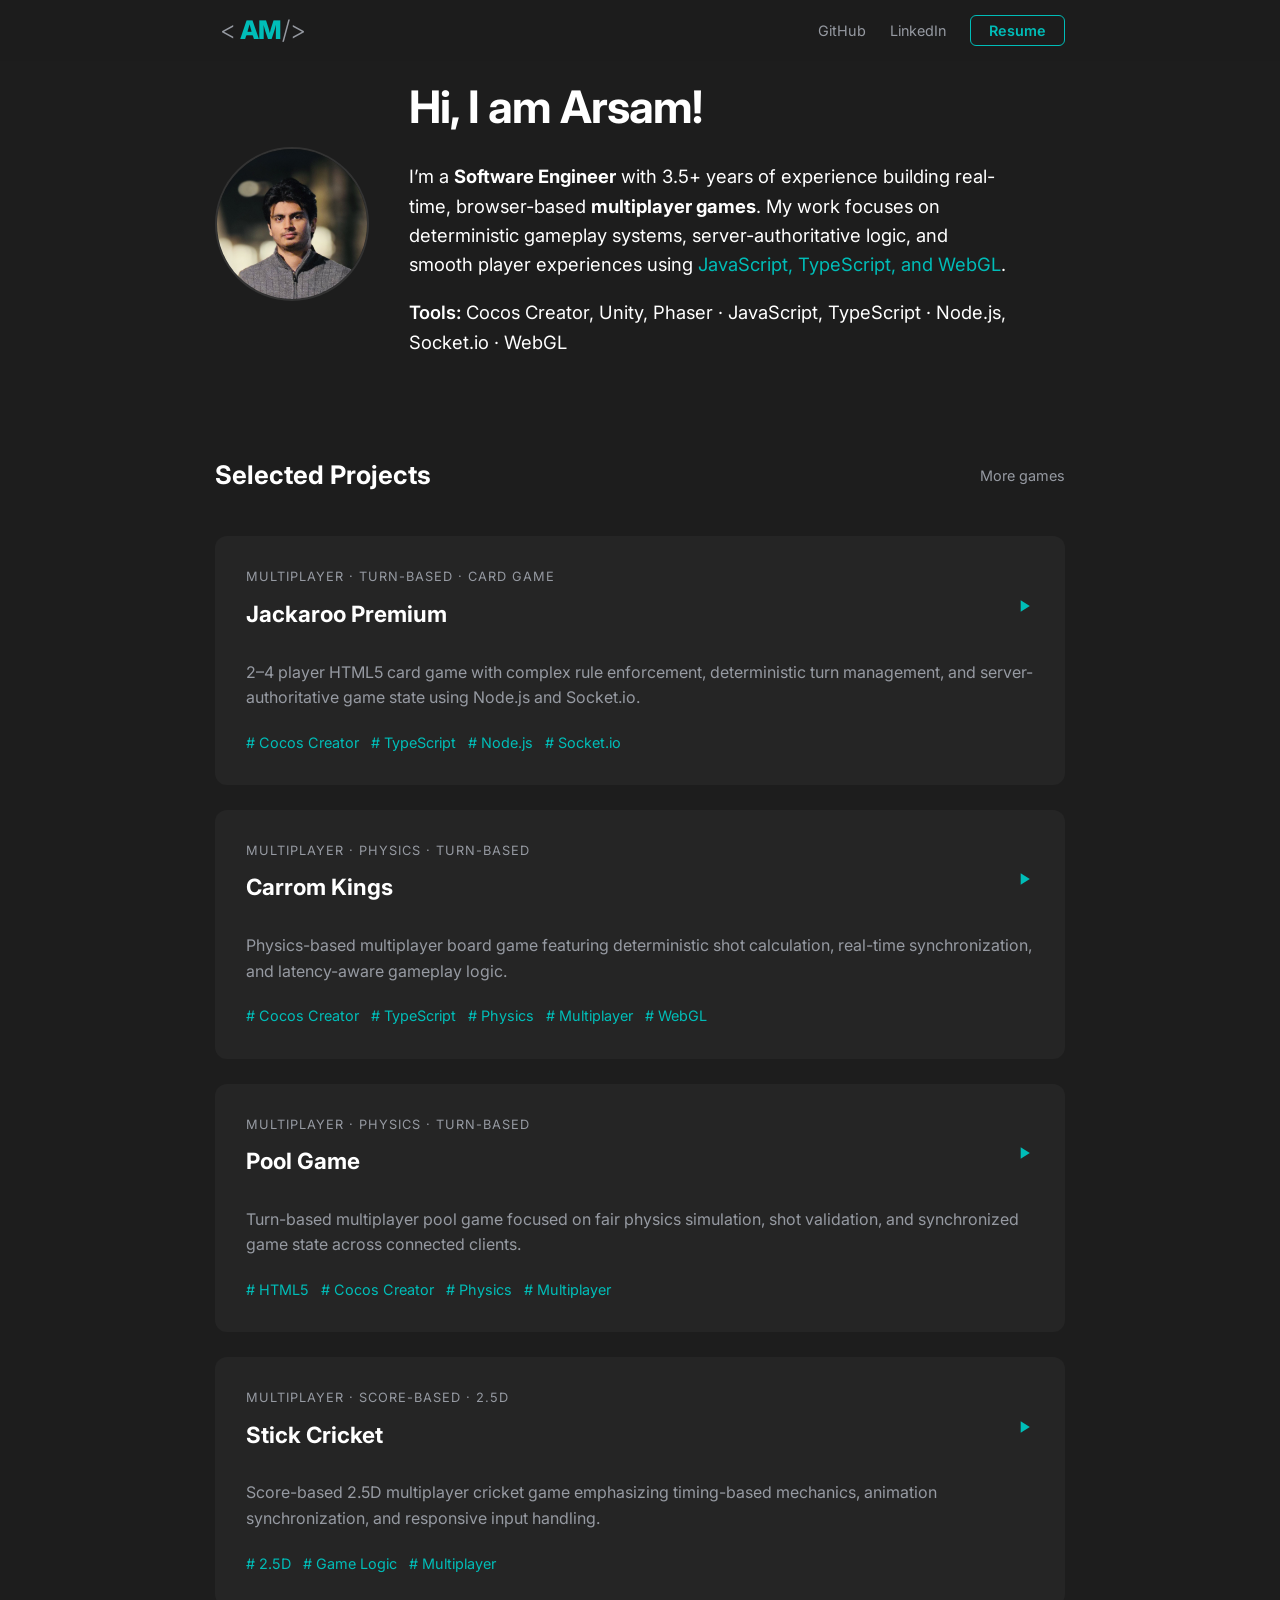
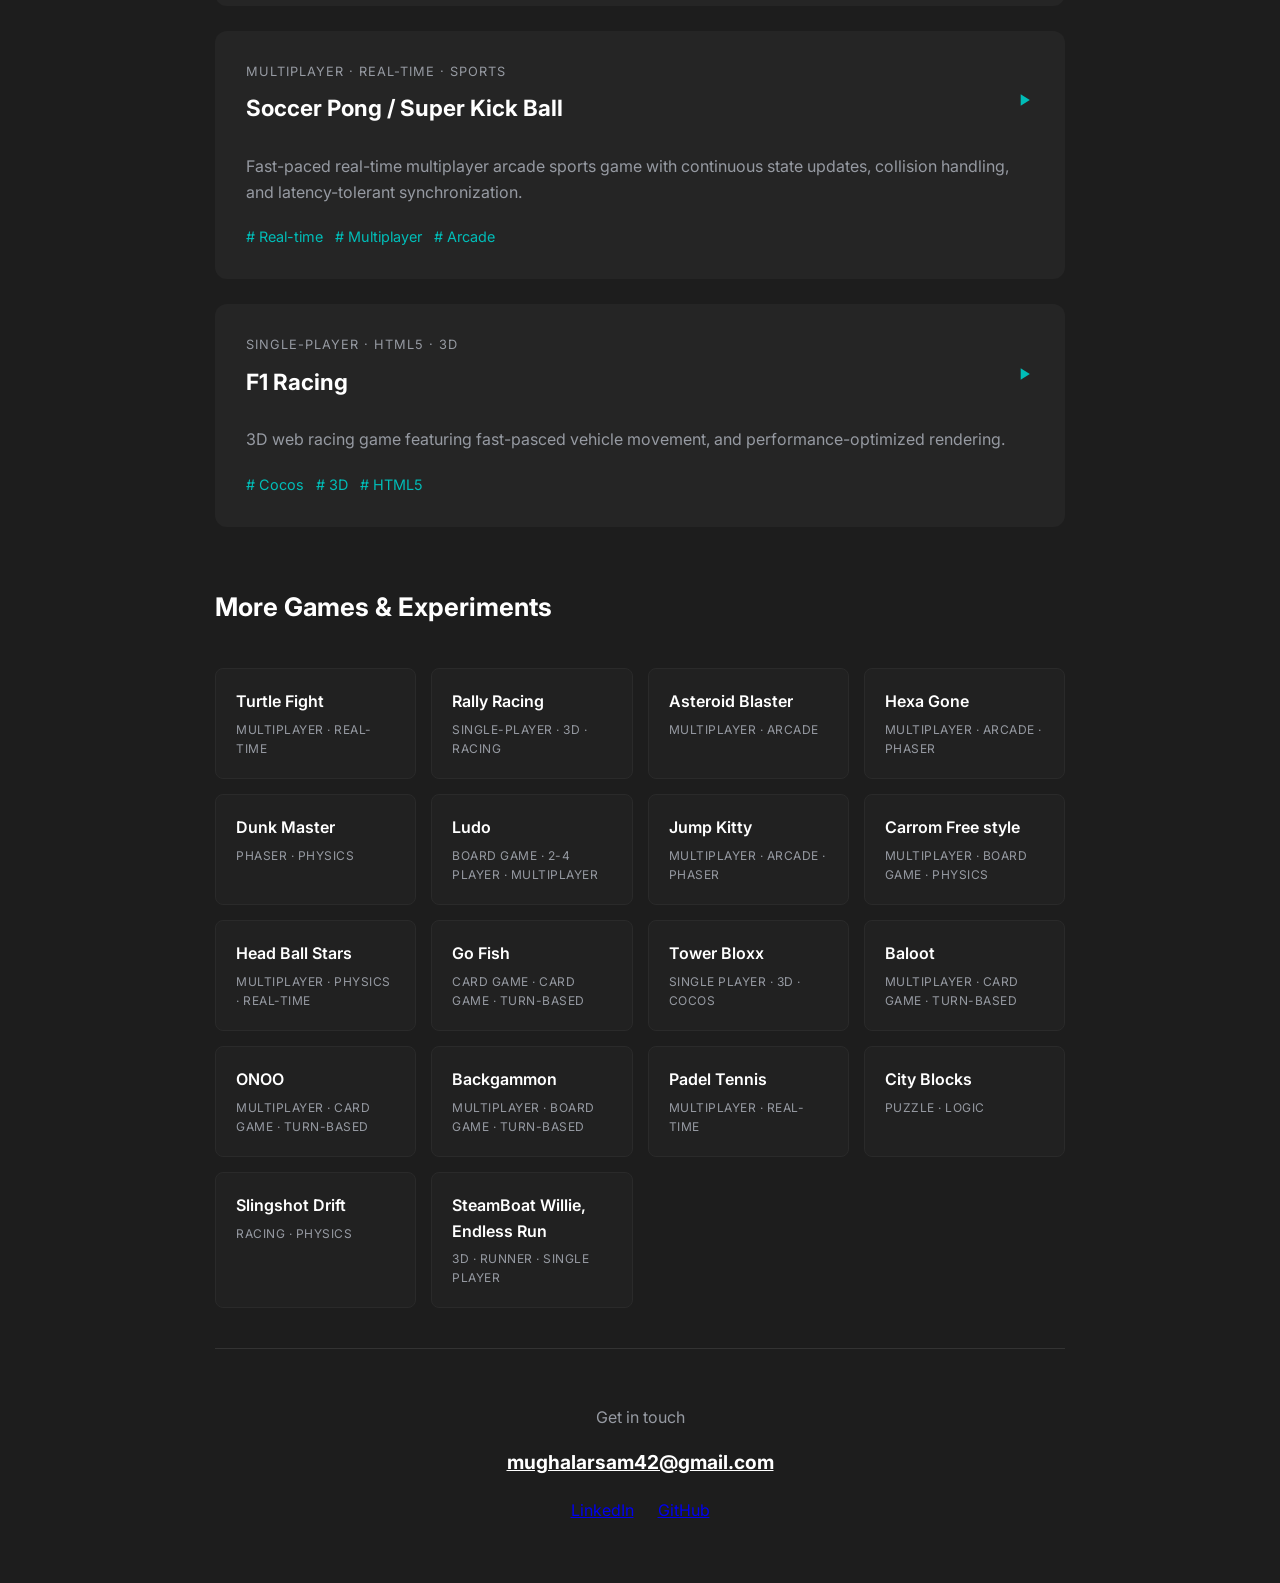
==== commit 0f1df81b: "uploaded new videos but not all" ====
--- a/index.html
+++ b/index.html
@@ -78,7 +78,7 @@
                     </div>
                 </a>
 
-                <a href="javascript:void(0)" class="card" onclick="openModal('V4lfcpZm4GM')">
+                <a href="javascript:void(0)" class="card" onclick="openModal('bRpfrmnNjH8')">
                     <div class="card-meta">Multiplayer · Physics · Turn-based</div>
                     <div style="display: flex; justify-content: space-between; align-items: flex-start;">
                         <h3 class="card-title">Carrom Kings</h3>
@@ -141,7 +141,7 @@
                     </div>
                 </a>
 
-                <a href="javascript:void(0)" class="card" onclick="openModal('OvBOMGrtwG4')">
+                <a href="javascript:void(0)" class="card" onclick="openModal('1')">
                     <div class="card-meta">Multiplayer · Real-time · Sports</div>
                     <div style="display: flex; justify-content: space-between; align-items: flex-start;">
                         <h3 class="card-title">Soccer Pong / Super Kick Ball</h3>
@@ -161,8 +161,8 @@
                     </div>
                 </a>
 
-                <a href="javascript:void(0)" class="card" onclick="openModal('1')">
-                    <div class="card-meta">Multiplayer · Real-time · 3D</div>
+                <a href="javascript:void(0)" class="card" onclick="openModal('SQkv6csNlzU')">
+                    <div class="card-meta">Single-player · HTML5 · 3D</div>
                     <div style="display: flex; justify-content: space-between; align-items: flex-start;">
                         <h3 class="card-title">F1 Racing</h3>
                         <svg width="20" height="20" viewBox="0 0 24 24" fill="#00bdb8"
@@ -171,13 +171,13 @@
                         </svg>
                     </div>
                     <p class="card-desc">
-                        Real-time 3D multiplayer racing game featuring synchronized vehicle movement,
-                        competitive gameplay logic, and performance-optimized rendering.
-                    </p>
-                    <div class="tags">
-                        <span># Unity</span>
+                        3D web racing game featuring fast-pasced vehicle movement,
+                        and performance-optimized rendering.
+                    </p>
+                    <div class="tags">
+                        <span># Cocos</span>
                         <span># 3D</span>
-                        <span># Real-time</span>
+                        <span># HTML5</span>
                     </div>
                 </a>
 
@@ -190,22 +190,27 @@
             </div>
 
             <div class="mini-grid">
-                <div class="mini-card" onclick="openModal('o5vmJMl3_SU')">
+                <div class="mini-card" onclick="openModal('f8PIcH-GYDs')">
                     <h4 class="mini-title">Turtle Fight</h4>
                     <p class="mini-tags">Multiplayer · Real-time</p>
                 </div>
 
-                <div class="mini-card">
+                <div class="mini-card" onclick="openModal('qMp8AOQnUKg')">
+                    <h4 class="mini-title">Rally Racing</h4>
+                    <p class="mini-tags">single-player · 3d · Racing</p>
+                </div>
+
+                <div class="mini-card" onclick="openModal('1')">
                     <h4 class="mini-title">Asteroid Blaster</h4>
                     <p class="mini-tags">Multiplayer · Arcade</p>
                 </div>
 
-                <div class="mini-card">
+                <div class="mini-card" onclick="openModal('1')">
                     <h4 class="mini-title">Hexa Gone</h4>
                     <p class="mini-tags">Multiplayer · Arcade · Phaser</p>
                 </div>
 
-                <div class="mini-card">
+                <div class="mini-card" onclick="openModal('1')">
                     <h4 class="mini-title">Dunk Master</h4>
                     <p class="mini-tags">Phaser · Physics</p>
                 </div>
@@ -215,12 +220,12 @@
                     <p class="mini-tags">Board Game · 2-4 player · multiplayer</p>
                 </div>
 
-                <div class="mini-card">
+                <div class="mini-card" onclick="openModal('1')">
                     <h4 class="mini-title">Jump Kitty</h4>
                     <p class="mini-tags">Multiplayer · Arcade · Phaser</p>
                 </div>
 
-                <div class="mini-card">
+                <div class="mini-card" onclick="openModal('V4lfcpZm4GM')">
                     <h4 class="mini-title">Carrom Free style</h4>
                     <p class="mini-tags">Multiplayer · Board game · Physics</p>
                 </div>
@@ -235,7 +240,12 @@
                     <p class="mini-tags">Card Game · card Game · Turn-based</p>
                 </div>
 
-                <div class="mini-card"  onclick="openModal('NhcZr_lwaew')">
+                <div class="mini-card" onclick="openModal('pAFslbD1pkU')">
+                    <h4 class="mini-title">Tower Bloxx</h4>
+                    <p class="mini-tags">Single Player · 3d · Cocos</p>
+                </div>
+
+                <div class="mini-card" onclick="openModal('NhcZr_lwaew')">
                     <h4 class="mini-title">Baloot</h4>
                     <p class="mini-tags">Multiplayer · Card Game · Turn-based</p>
                 </div>
@@ -250,7 +260,7 @@
                     <p class="mini-tags">Multiplayer · Board Game · Turn-based</p>
                 </div>
 
-                <div class="mini-card">
+                <div class="mini-card" onclick="openModal('1')">
                     <h4 class="mini-title">Padel Tennis</h4>
                     <p class="mini-tags">Multiplayer · Real-time</p>
                 </div>
@@ -260,17 +270,12 @@
                     <p class="mini-tags">Puzzle · Logic</p>
                 </div>
 
-                <div class="mini-card">
-                    <h4 class="mini-title">Hero vs Zombies</h4>
-                    <p class="mini-tags">Survival · 2D</p>
-                </div>
-
-                <div class="mini-card">
+                <div class="mini-card" onclick="openModal('1')">
                     <h4 class="mini-title">Slingshot Drift</h4>
                     <p class="mini-tags">Racing · Physics</p>
                 </div>
 
-                <div class="mini-card">
+                <div class="mini-card" onclick="openModal('1')">
                     <h4 class="mini-title">SteamBoat Willie, Endless Run</h4>
                     <p class="mini-tags">3D · runner · Single Player</p>
                 </div>
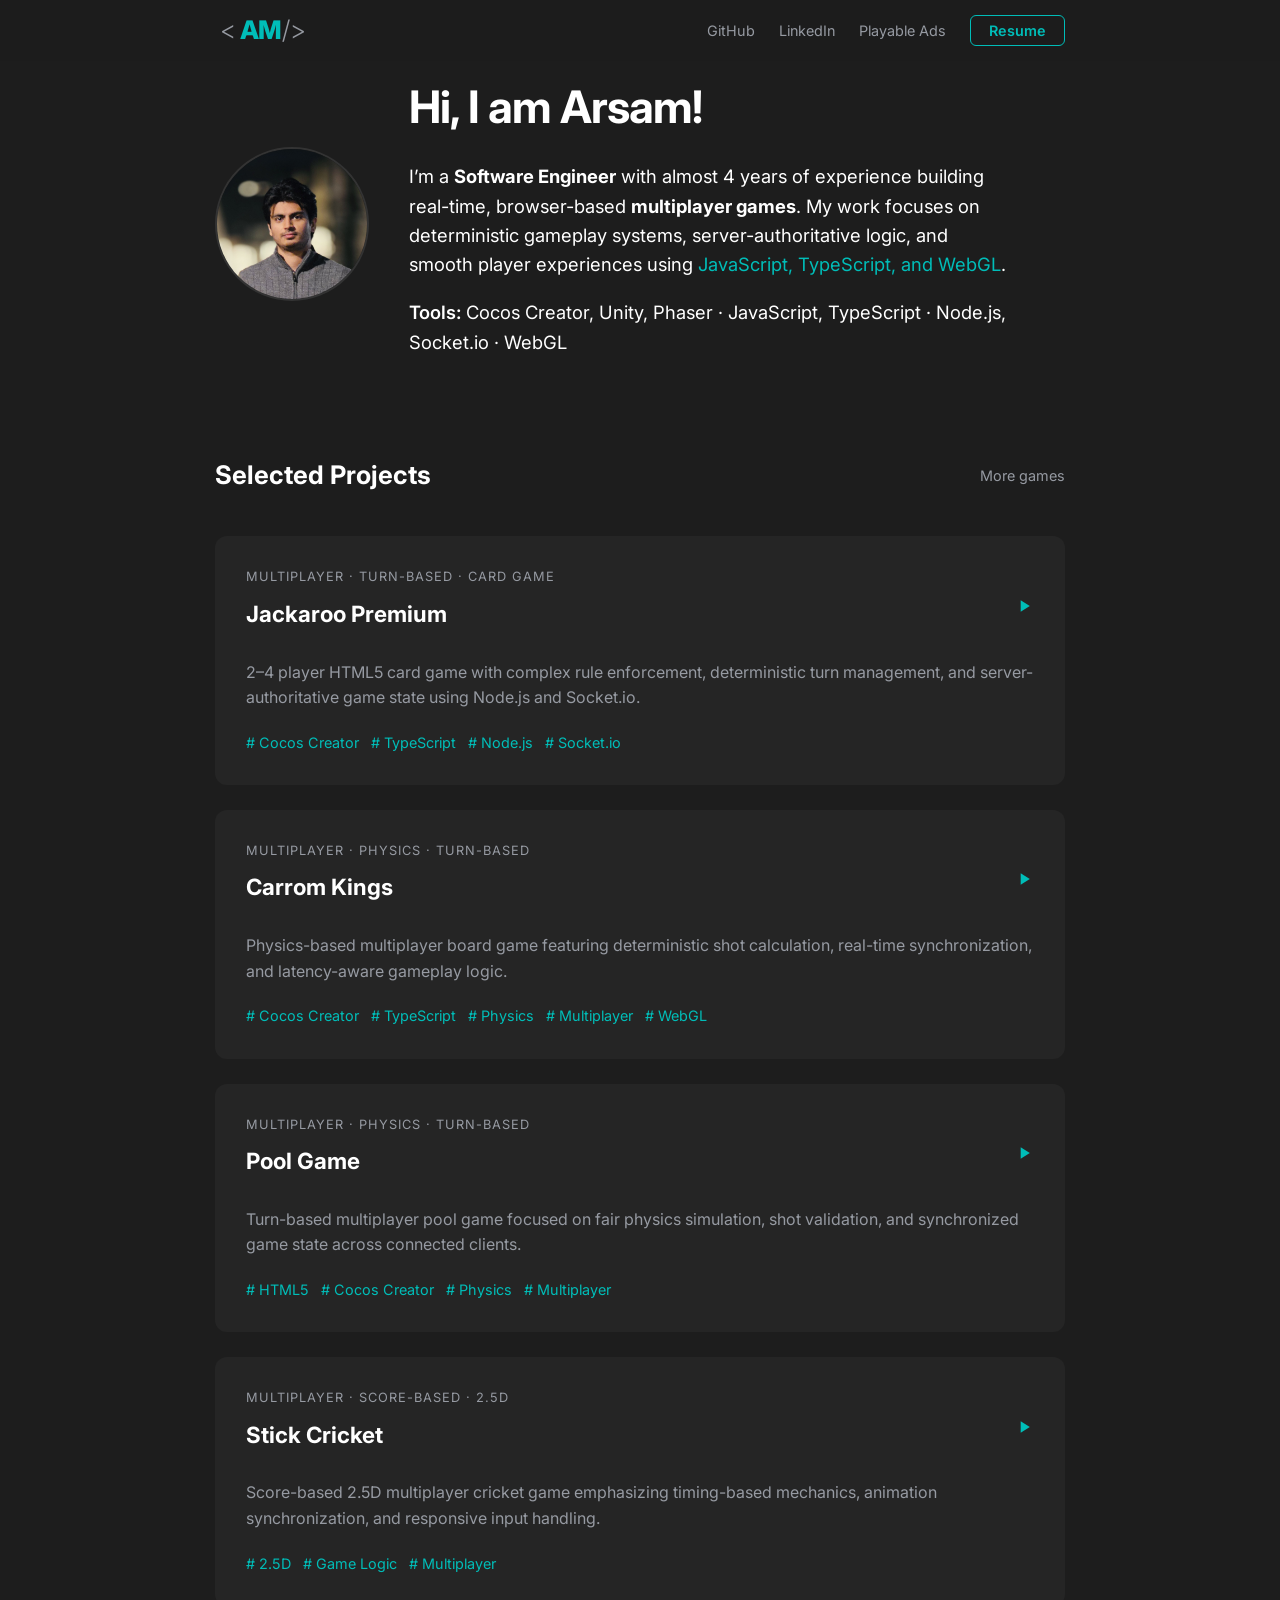
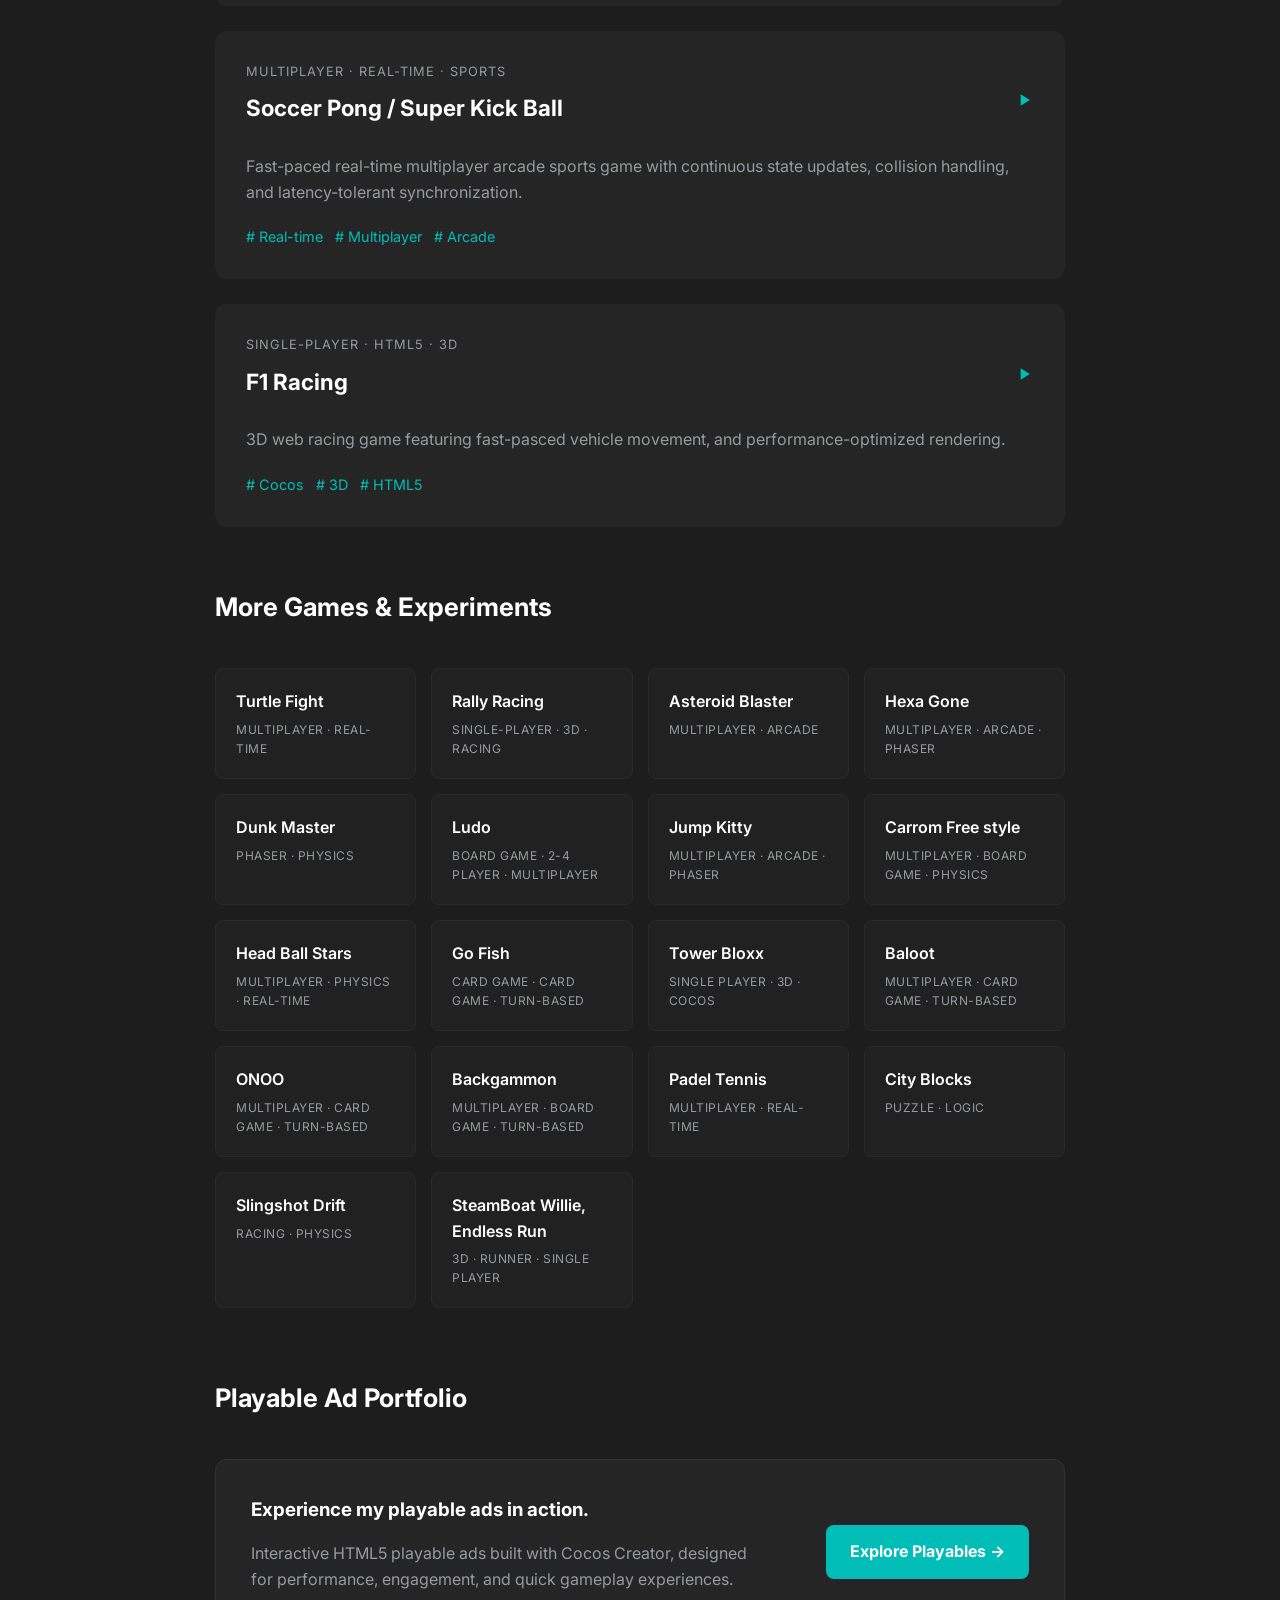
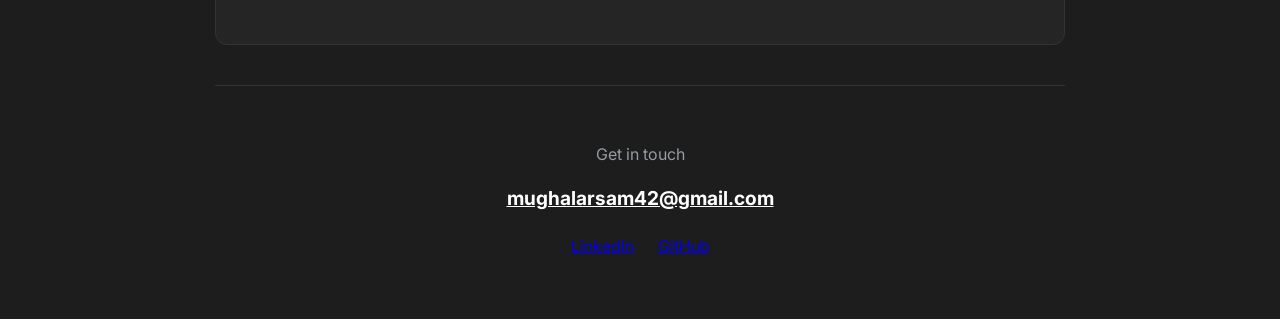
==== commit df8b2fa4: "added section for playables on main page" ====
--- a/index.html
+++ b/index.html
@@ -13,15 +13,16 @@
 
     <nav class="top-nav">
         <div class="nav-content">
-            <div class="nav-logo">
+            <a href="index.html"  class="nav-logo" id="logoLink">
                 <span class="bracket">&lt;</span>
                 <span class="logo-name">AM </span>
                 <span class="bracket"> /&gt;</span>
-            </div>
+            </a>
 
             <div class="nav-links">
                 <a href="https://github.com/arsammughal" target="_blank">GitHub</a>
                 <a href="https://linkedin.com/in/arsammughal" target="_blank">LinkedIn</a>
+                <a href="#playable-ads">Playable Ads</a>
                 <a href="resume.pdf" target="_blank" class="resume-btn">Resume</a>
             </div>
         </div>
@@ -33,7 +34,7 @@
             <div class="intro-text">
                 <h1>Hi, I am Arsam!</h1>
                 <p>
-                    I’m a <strong>Software Engineer</strong> with 3.5+ years of experience building
+                    I’m a <strong>Software Engineer</strong> with almost 4 years of experience building
                     real-time, browser-based <strong>multiplayer games</strong>.
                     My work focuses on deterministic gameplay systems,
                     server-authoritative logic, and smooth player experiences using
@@ -200,17 +201,17 @@
                     <p class="mini-tags">single-player · 3d · Racing</p>
                 </div>
 
-                <div class="mini-card" onclick="openModal('1')">
+                <div class="mini-card" onclick="openModal('BkhV5Olhv-M')">
                     <h4 class="mini-title">Asteroid Blaster</h4>
                     <p class="mini-tags">Multiplayer · Arcade</p>
                 </div>
 
-                <div class="mini-card" onclick="openModal('1')">
+                <div class="mini-card" onclick="openModal('eNY5Jn70WRA')">
                     <h4 class="mini-title">Hexa Gone</h4>
                     <p class="mini-tags">Multiplayer · Arcade · Phaser</p>
                 </div>
 
-                <div class="mini-card" onclick="openModal('1')">
+                <div class="mini-card" onclick="openModal('dyIzVd5OTP0')">
                     <h4 class="mini-title">Dunk Master</h4>
                     <p class="mini-tags">Phaser · Physics</p>
                 </div>
@@ -220,7 +221,7 @@
                     <p class="mini-tags">Board Game · 2-4 player · multiplayer</p>
                 </div>
 
-                <div class="mini-card" onclick="openModal('1')">
+                <div class="mini-card" onclick="openModal('ZSMBAxTjgHw')">
                     <h4 class="mini-title">Jump Kitty</h4>
                     <p class="mini-tags">Multiplayer · Arcade · Phaser</p>
                 </div>
@@ -279,6 +280,24 @@
                     <h4 class="mini-title">SteamBoat Willie, Endless Run</h4>
                     <p class="mini-tags">3D · runner · Single Player</p>
                 </div>
+            </div>
+        </section>
+
+        <section class="playables-preview" id="playable-ads">
+            <div class="section-header">
+                <h2 class="section-title">Playable Ad Portfolio</h2>
+            </div>
+            <div class="playables-banner">
+                <div>
+                    <h3>Experience my playable ads in action.</h3>
+                    <p>
+                        Interactive HTML5 playable ads built with Cocos Creator,
+                        designed for performance, engagement, and quick gameplay experiences.
+                    </p>
+                </div>
+                <a href="playables.html" class="play-btn">
+                    Explore Playables →
+                </a>
             </div>
         </section>
 
--- a/style.css
+++ b/style.css
@@ -370,6 +370,45 @@
     cursor: pointer;
 }
 
+.playables-preview {
+    margin-top: 70px;
+}
+
+.playables-banner {
+    display: flex;
+    justify-content: space-between;
+    align-items: center;
+    padding: 35px;
+    background: #252525;
+    border-radius: 12px;
+    border: 1px solid #333;
+}
+
+.playables-banner h3 {
+    margin-top: 0;
+    margin-bottom: 12px;
+}
+
+.playables-banner p {
+    color: var(--text-muted);
+    max-width: 500px;
+}
+
+.play-btn {
+    text-decoration: none;
+    color: white;
+    background: var(--accent-color);
+    padding: 14px 24px;
+    border-radius: 8px;
+    font-weight: bold;
+    transition: .25s;
+}
+
+.play-btn:hover {
+    transform: translateY(-3px);
+    box-shadow: 0 0 20px rgba(0, 189, 184, .35);
+}
+
 /* Responsive */
 @media (max-width: 650px) {
     .container {
@@ -386,4 +425,65 @@
     .intro-text h1 {
         font-size: 2.2rem;
     }
+
+    .playables-banner {
+        flex-direction: column;
+        text-align: center;
+        gap: 25px;
+    }
+}
+
+
+.games-grid {
+    display: grid;
+    grid-template-columns: repeat(auto-fit, minmax(260px, 1fr));
+    gap: 25px;
+}
+
+.game-card {
+    background: #252525;
+    border-radius: 12px;
+    overflow: hidden;
+    text-decoration: none;
+    color: white;
+    transition: .25s;
+    border: 1px solid #333;
+}
+
+.game-card:hover {
+    transform: translateY(-5px);
+    border-color: var(--accent-color);
+}
+
+.game-card img {
+    width: 100%;
+    height: 180px;
+    object-fit: cover;
+}
+
+.game-card h3 {
+    margin: 18px;
+    margin-bottom: 8px;
+}
+
+.game-card p {
+    margin: 18px;
+    margin-top: 0;
+    color: var(--text-muted);
+}
+
+
+.game-frame {
+    margin-top: 30px;
+    aspect-ratio: 16/9;
+    background: #111;
+    border-radius: 12px;
+    overflow: hidden;
+    border: 1px solid #333;
+}
+
+.game-frame iframe {
+    width: 100%;
+    height: 100%;
+    border: none;
 }
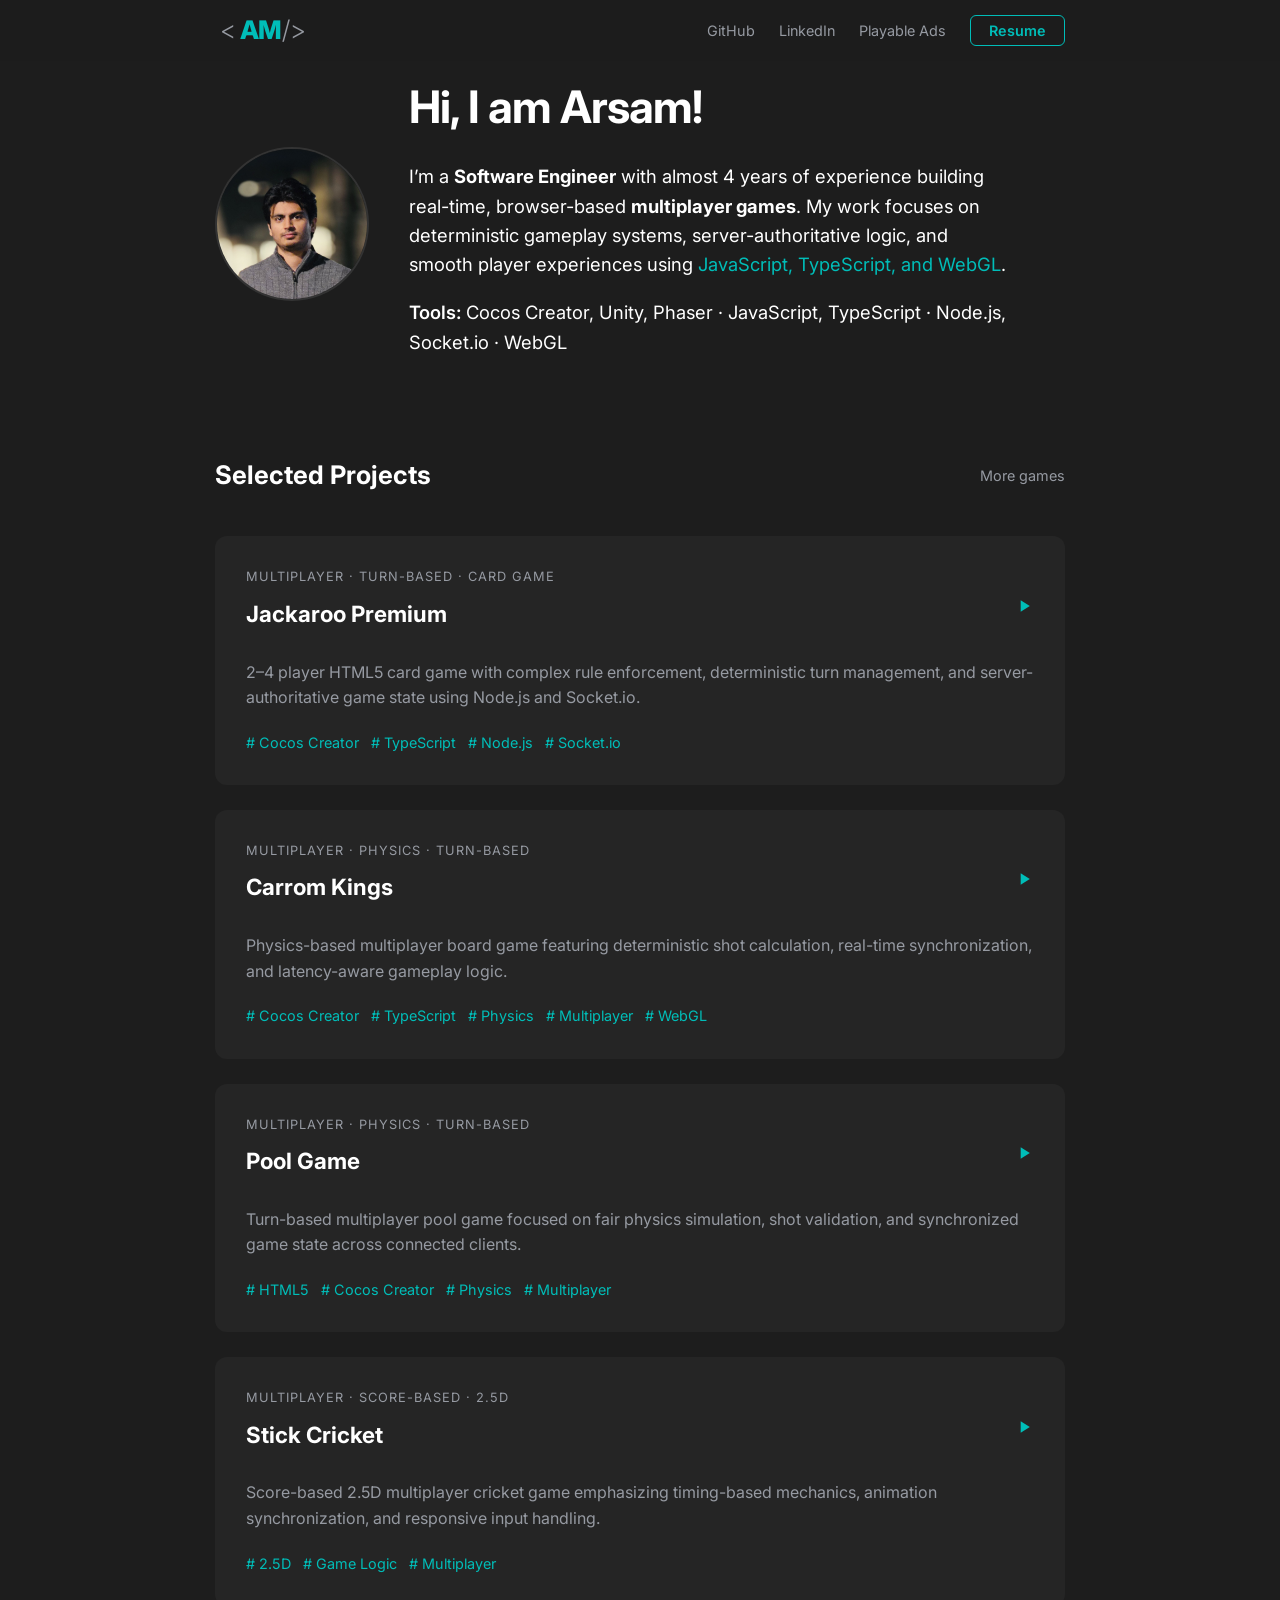
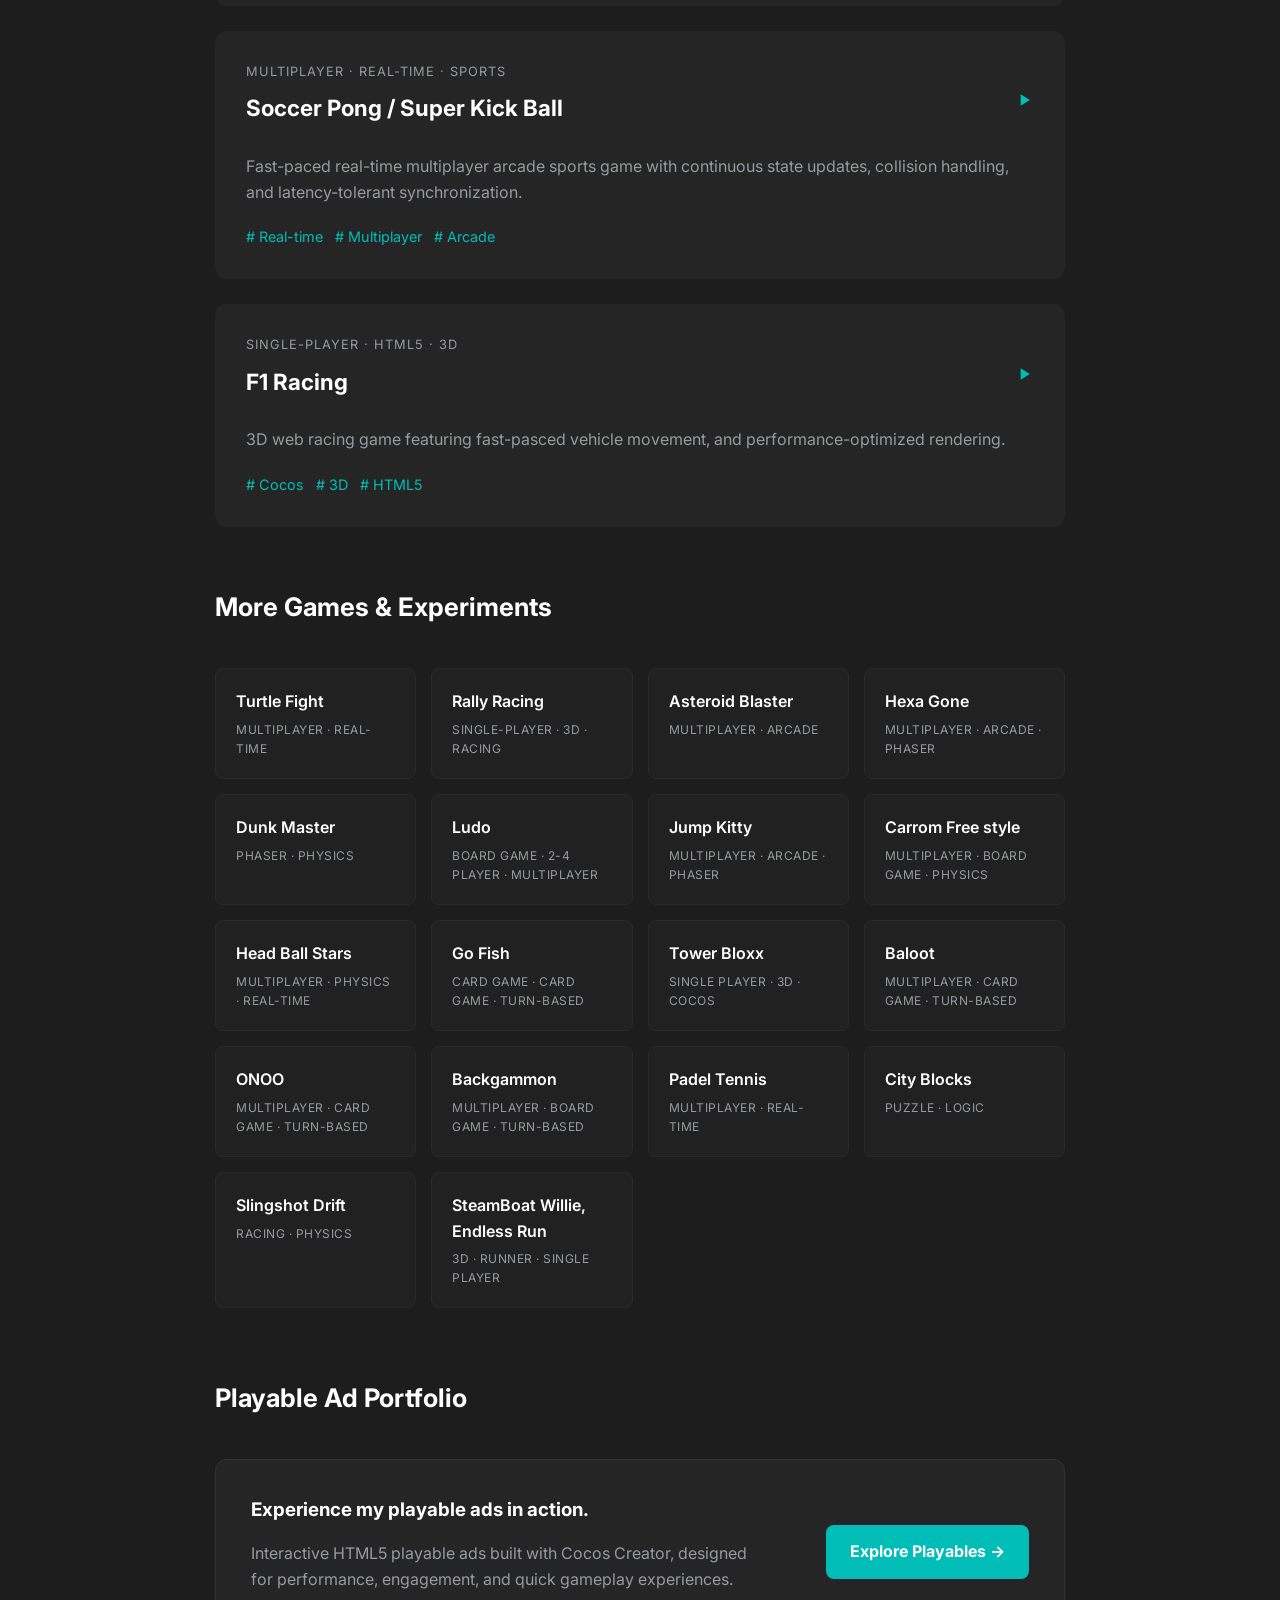
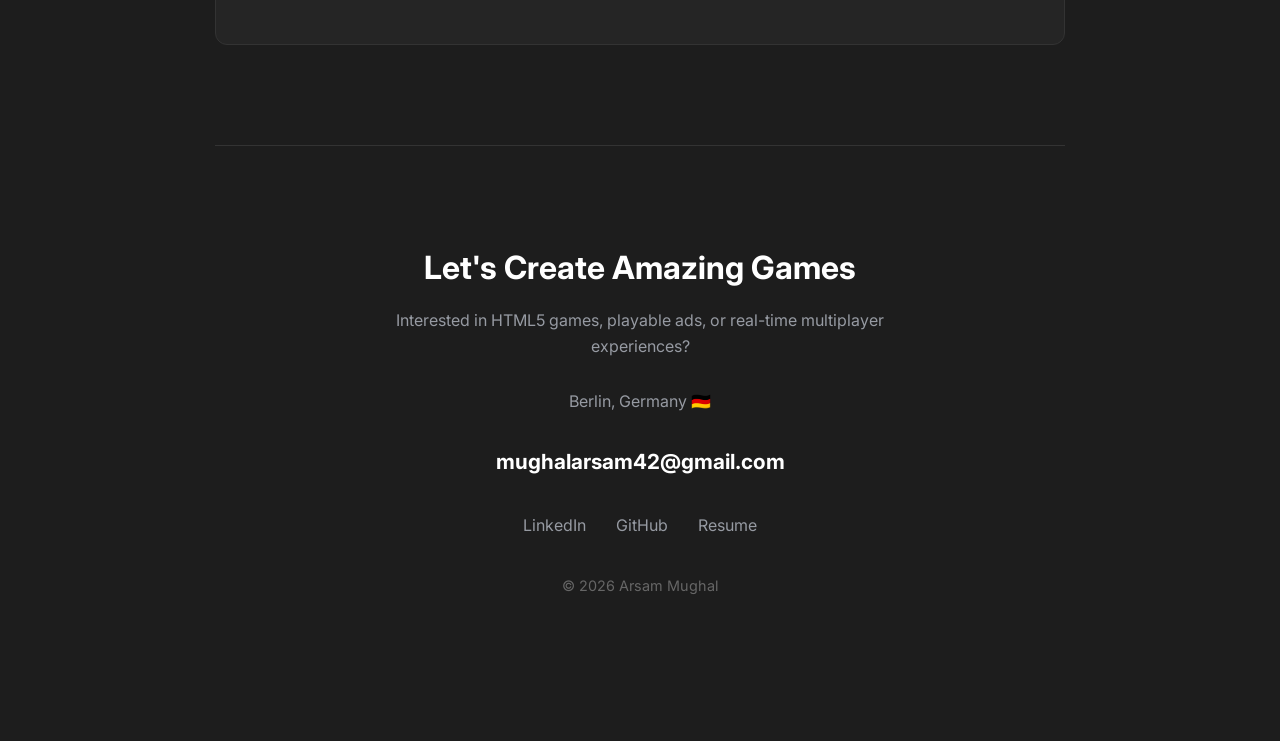
==== commit 8022a3eb: "added various playable ads" ====
--- a/index.html
+++ b/index.html
@@ -13,7 +13,7 @@
 
     <nav class="top-nav">
         <div class="nav-content">
-            <a href="index.html"  class="nav-logo" id="logoLink">
+            <a href="index.html" class="nav-logo" id="logoLink">
                 <span class="bracket">&lt;</span>
                 <span class="logo-name">AM </span>
                 <span class="bracket"> /&gt;</span>
@@ -301,14 +301,24 @@
             </div>
         </section>
 
-        <footer style="text-align: center; margin-top: 40px; border-top: 1px solid #333; padding-top: 40px;">
-            <p style="color: var(--text-muted)">Get in touch</p>
-            <a href="mailto:mughalarsam42@gmail.com"
-                style="font-size: 1.2rem; font-weight: bold; color: var(--text-main)">mughalarsam42@gmail.com</a>
-            <div style="margin-top: 20px;">
-                <a href="https://linkedin.com/in/arsammughal" target="_blank" style="margin: 0 10px;">LinkedIn</a>
-                <a href="https://github.com/arsam-mughal" target="_blank" style="margin: 0 10px;">GitHub</a>
-            </div>
+        <footer class="footer">
+            <h2>Let's Create Amazing Games</h2>
+            <p class="footer-text">
+                Interested in HTML5 games, playable ads,
+                or real-time multiplayer experiences?
+            </p>
+            <p class="footer-text">Berlin, Germany 🇩🇪</p>
+            <a href="mailto:mughalarsam42@gmail.com" class="footer-email">
+                mughalarsam42@gmail.com
+            </a>
+            <div class="footer-links">
+                <a href="https://linkedin.com/in/arsammughal" target="_blank">LinkedIn</a>
+                <a href="https://github.com/arsam-mughal" target="_blank">GitHub</a>
+                <a href="resume.pdf" target="_blank">Resume</a>
+            </div>
+            <p class="footer-copy">
+                © 2026 Arsam Mughal
+            </p>
         </footer>
     </div>
 
--- a/style.css
+++ b/style.css
@@ -409,6 +409,60 @@
     box-shadow: 0 0 20px rgba(0, 189, 184, .35);
 }
 
+.footer {
+    border-top:1px solid rgba(0,189,184,.25);
+    margin-top: 100px;
+    padding: 70px 20px;
+    border-top: 1px solid #333;
+    text-align: center;
+}
+
+.footer h2 {
+    margin-bottom: 15px;
+    font-size: 2rem;
+}
+
+.footer-text {
+    color: var(--text-muted);
+    max-width: 500px;
+    margin: 0 auto 30px;
+}
+
+.footer-email {
+    color: var(--text-main);
+    text-decoration: none;
+    font-size: 1.3rem;
+    font-weight: 700;
+    transition: .25s;
+}
+
+.footer-email:hover {
+    color: var(--accent-color);
+}
+
+.footer-links {
+    display: flex;
+    justify-content: center;
+    gap: 30px;
+    margin: 35px 0;
+    flex-wrap: wrap;
+}
+
+.footer-links a {
+    color: var(--text-muted);
+    text-decoration: none;
+    transition: .25s;
+}
+
+.footer-links a:hover {
+    color: var(--accent-color);
+}
+
+.footer-copy {
+    color: #666;
+    font-size: .9rem;
+}
+
 /* Responsive */
 @media (max-width: 650px) {
     .container {
